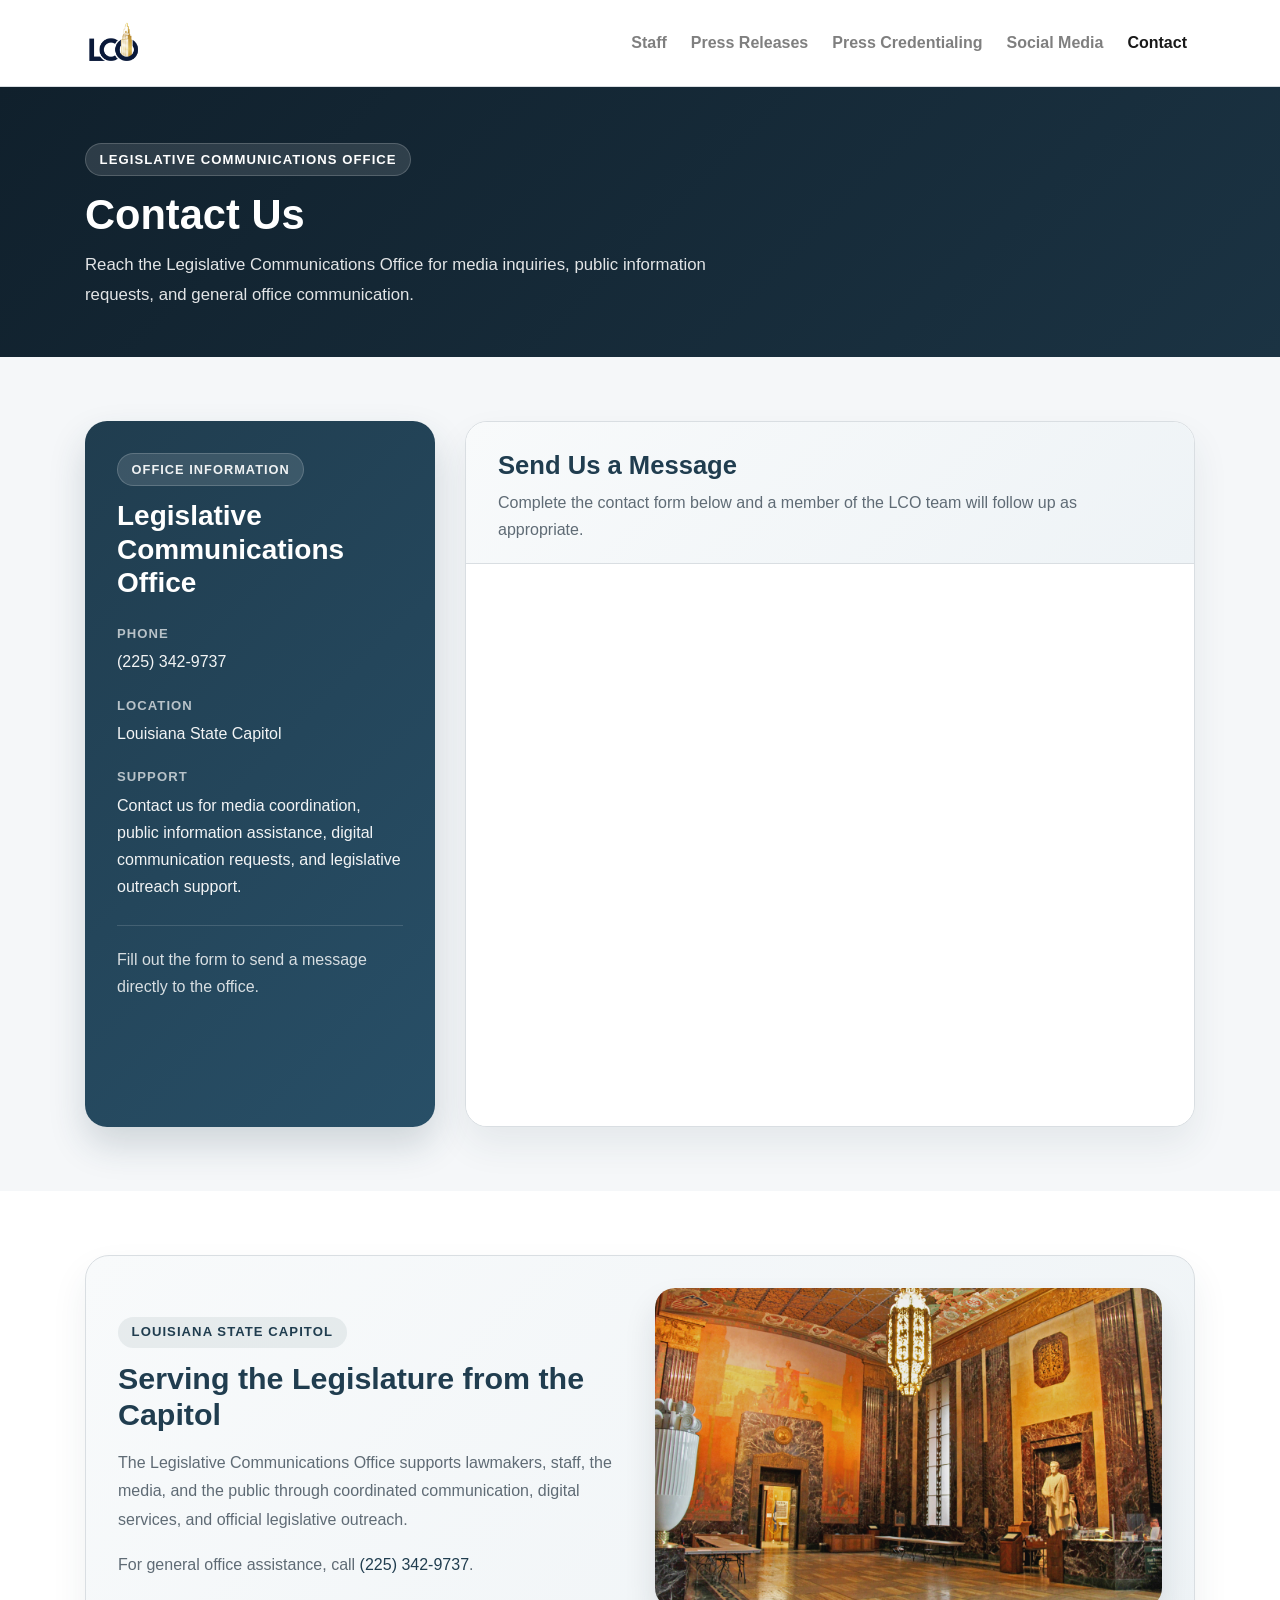
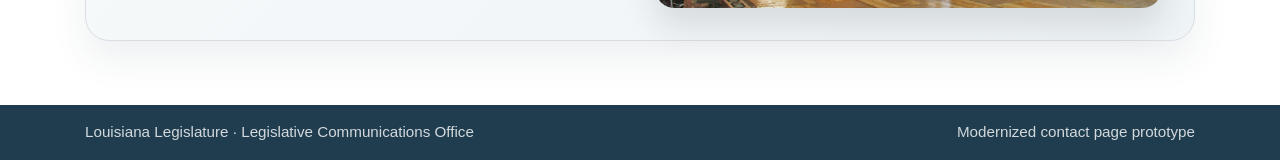
==== contact.html @ 570baa3a "Initial LCO site redesign" ====
<!DOCTYPE html>
<html lang="en">
<head>
  <meta charset="UTF-8" />
  <meta name="viewport" content="width=device-width, initial-scale=1.0" />
  <title>Legislative Communications Office | Contact Us</title>

  <link rel="stylesheet" href="https://cdn.jsdelivr.net/npm/bootstrap@4.6.2/dist/css/bootstrap.min.css" />
  <link rel="stylesheet" href="css/lco.css" />
  <link href="https://fonts.googleapis.com/css2?family=Inter:wght@400;500;600;700;800&display=swap" rel="stylesheet">
</head>
<body>
  <header class="site-header">
    <div class="container">
      <nav class="navbar navbar-expand-lg navbar-light px-0 py-3">
        <a class="navbar-brand site-brand d-flex align-items-center" href="index.html">
          <img src="images/logo@2x.png" alt="LCO Logo" class="nav-logo">
        </a>

        <button class="navbar-toggler" type="button" data-toggle="collapse" data-target="#mainNav" aria-controls="mainNav" aria-expanded="false" aria-label="Toggle navigation">
          <span class="navbar-toggler-icon"></span>
        </button>

        <div class="collapse navbar-collapse site-nav" id="mainNav">
          <ul class="navbar-nav ml-auto">
            <li class="nav-item"><a class="nav-link" href="staff.html">Staff</a></li>
            <li class="nav-item"><a class="nav-link" href="press-releases.html">Press Releases</a></li>
            <li class="nav-item"><a class="nav-link" href="press-credentialing.html">Press Credentialing</a></li>
            <li class="nav-item"><a class="nav-link" href="social-media.html">Social Media</a></li>
            <li class="nav-item"><a class="nav-link active" href="contact.html">Contact</a></li>
          </ul>
        </div>
      </nav>
    </div>
  </header>

  <section class="page-hero page-hero--contact">
    <div class="container">
      <div class="page-hero__content">
        <span class="page-hero__eyebrow">Legislative Communications Office</span>
        <h1 class="page-hero__title">Contact Us</h1>
        <p class="page-hero__text">
          Reach the Legislative Communications Office for media inquiries, public information requests, and general office communication.
        </p>
      </div>
    </div>
  </section>

  <section class="section-block contact-page-section">
    <div class="container">
      <div class="row">
        <div class="col-lg-4 mb-4 mb-lg-0">
          <aside class="contact-info-card">
            <div class="contact-info-card__eyebrow">Office Information</div>
            <h2 class="contact-info-card__title">Legislative Communications Office</h2>

            <div class="contact-info-card__item">
              <span class="contact-info-card__label">Phone</span>
              <a href="tel:2253429737" class="contact-info-card__link">(225) 342-9737</a>
            </div>

            <div class="contact-info-card__item">
              <span class="contact-info-card__label">Location</span>
              <div class="contact-info-card__text">Louisiana State Capitol</div>
            </div>

            <div class="contact-info-card__item">
              <span class="contact-info-card__label">Support</span>
              <div class="contact-info-card__text">
                Contact us for media coordination, public information assistance, digital communication requests, and legislative outreach support.
              </div>
            </div>

            <div class="contact-info-card__note">
              Fill out the form to send a message directly to the office.
            </div>
          </aside>
        </div>

        <div class="col-lg-8">
          <div class="contact-form-card">
            <div class="contact-form-card__header">
              <h2 class="contact-form-card__title">Send Us a Message</h2>
              <p class="contact-form-card__text mb-0">
                Complete the contact form below and a member of the LCO team will follow up as appropriate.
              </p>
            </div>

            <div class="contact-form-card__body">
              <iframe
                id="JotFormIFrame-210964816774163"
                title="LCO Contact"
                onload="window.parent.scrollTo(0,0)"
                allowtransparency="true"
                allowfullscreen="true"
                allow="geolocation; microphone; camera"
                src="https://form.jotform.com/210964816774163"
                frameborder="0"
                style="min-width:100%; height:539px; border:none;"
                scrolling="no">
              </iframe>

              <script type="text/javascript">
                var ifr = document.getElementById("JotFormIFrame-210964816774163");
                if (ifr) {
                  var src = ifr.src;
                  var iframeParams = [];
                  if (window.location.href && window.location.href.indexOf("?") > -1) {
                    iframeParams = iframeParams.concat(window.location.href.substr(window.location.href.indexOf("?") + 1).split('&'));
                  }
                  if (src && src.indexOf("?") > -1) {
                    iframeParams = iframeParams.concat(src.substr(src.indexOf("?") + 1).split("&"));
                    src = src.substr(0, src.indexOf("?"));
                  }
                  iframeParams.push("isIframeEmbed=1");
                  ifr.src = src + "?" + iframeParams.join('&');
                }

                window.handleIFrameMessage = function(e) {
                  if (typeof e.data === 'object') return;
                  var args = e.data.split(":");
                  var iframe;
                  if (args.length > 2) {
                    iframe = document.getElementById("JotFormIFrame-" + args[(args.length - 1)]);
                  } else {
                    iframe = document.getElementById("JotFormIFrame");
                  }
                  if (!iframe) return;

                  switch (args[0]) {
                    case "scrollIntoView":
                      iframe.scrollIntoView();
                      break;
                    case "setHeight":
                      iframe.style.height = args[1] + "px";
                      break;
                    case "collapseErrorPage":
                      if (iframe.clientHeight > window.innerHeight) {
                        iframe.style.height = window.innerHeight + "px";
                      }
                      break;
                    case "reloadPage":
                      window.location.reload();
                      break;
                    case "loadScript":
                      if (!window.isPermitted(e.origin, ['jotform.com', 'jotform.pro'])) break;
                      var src = args[1];
                      if (args.length > 3) {
                        src = args[1] + ':' + args[2];
                      }
                      var script = document.createElement('script');
                      script.src = src;
                      script.type = 'text/javascript';
                      document.body.appendChild(script);
                      break;
                    case "exitFullscreen":
                      if (window.document.exitFullscreen) window.document.exitFullscreen();
                      else if (window.document.mozCancelFullScreen) window.document.mozCancelFullScreen();
                      else if (window.document.webkitExitFullscreen) window.document.webkitExitFullscreen();
                      else if (window.document.msExitFullscreen) window.document.msExitFullscreen();
                      break;
                  }

                  var isJotForm = (e.origin.indexOf("jotform") > -1);
                  if (isJotForm && "contentWindow" in iframe && "postMessage" in iframe.contentWindow) {
                    var urls = {
                      "docurl": encodeURIComponent(document.URL),
                      "referrer": encodeURIComponent(document.referrer)
                    };
                    iframe.contentWindow.postMessage(JSON.stringify({"type":"urls","value":urls}), "*");
                  }
                };

                window.isPermitted = function(originUrl, whitelisted_domains) {
                  var url = document.createElement('a');
                  url.href = originUrl;
                  var hostname = url.hostname;
                  var result = false;
                  if (typeof hostname !== 'undefined') {
                    whitelisted_domains.forEach(function(element) {
                      if (hostname.slice((-1 * element.length - 1)) === '.' + element || hostname === element) {
                        result = true;
                      }
                    });
                    return result;
                  }
                };

                if (window.addEventListener) {
                  window.addEventListener("message", handleIFrameMessage, false);
                } else if (window.attachEvent) {
                  window.attachEvent("onmessage", handleIFrameMessage);
                }
              </script>
            </div>
          </div>
        </div>
      </div>
    </div>
  </section>

  <section class="section-block contact-location-section">
    <div class="container">
      <div class="contact-location-card">
        <div class="row align-items-center">
          <div class="col-lg-6 mb-4 mb-lg-0">
            <span class="contact-location-card__eyebrow">Louisiana State Capitol</span>
            <h2 class="contact-location-card__title">Serving the Legislature from the Capitol</h2>
            <p class="contact-location-card__text">
              The Legislative Communications Office supports lawmakers, staff, the media, and the public through coordinated communication, digital services, and official legislative outreach.
            </p>
            <p class="contact-location-card__text mb-0">
              For general office assistance, call <a href="tel:2253429737">(225) 342-9737</a>.
            </p>
          </div>

          <div class="col-lg-6">
            <div class="contact-location-card__image-wrap">
              <div class="contact-location-card__image"></div>
            </div>
          </div>
        </div>
      </div>
    </div>
  </section>

  <footer class="footer-strip">
    <div class="container d-md-flex justify-content-between align-items-center">
      <div>Louisiana Legislature · Legislative Communications Office</div>
      <div>Modernized contact page prototype</div>
    </div>
  </footer>

  <script src="https://cdn.jsdelivr.net/npm/bootstrap@4.6.2/dist/js/bootstrap.bundle.min.js"></script>
</body>
</html>
---- css/lco.css ----
/* =========================
   DESIGN SYSTEM VARIABLES
========================= */

:root {
  --legis-navy: #203d4f;
  --legis-gold: #c9a041;
  --legis-gold-dark: #a7832f;
  --legis-slate: #5f6b75;
  --legis-border: #d9dee2;
  --legis-bg: #f5f7f9;
  --legis-white: #ffffff;
  --card-hover-transform: translateY(-4px);
  --card-hover-shadow: 0 14px 30px rgba(21, 34, 45, 0.12);
}


/* =========================
   BASE STYLES
========================= */

body {
  margin: 0;
  font-family: Arial, Helvetica, sans-serif;
  background: var(--legis-bg);
  color: #24323c;
}

a {
  color: var(--legis-navy);
}

a:hover {
  color: var(--legis-gold-dark);
  text-decoration: none;
}


/* =========================
   HEADER / NAV
========================= */

.site-header {
  background: var(--legis-white);
  border-bottom: 1px solid var(--legis-border);
  box-shadow: 0 2px 10px rgba(0, 0, 0, 0.04);
}

.site-brand {
  font-weight: 700;
  color: var(--legis-navy);
  letter-spacing: 0.02em;
}

.site-nav .nav-link {
  color: var(--legis-navy);
  font-weight: 600;
  margin-left: 0.5rem;
}

.site-nav .nav-link:hover,
.site-nav .nav-link:focus {
  color: var(--legis-gold-dark);
}

.nav-logo {
  height: 44px;
  width: auto;
  display: block;
}


/* =========================
   GENERIC SECTION HELPERS
========================= */

.section-block {
  padding: 4rem 0;
}

.section-heading {
  margin-bottom: 2rem;
}

.section-heading__title {
  font-size: 2rem;
  color: var(--legis-navy);
  font-weight: 700;
  margin-bottom: 0.5rem;
}

.section-heading__text {
  color: var(--legis-slate);
  max-width: 760px;
  line-height: 1.7;
  margin-bottom: 0;
}


/* =========================
   SHARED CARD / ARTICLE HOVER
========================= */

.service-tile,
.service-card,
.team-card,
.lco-team-card,
.highlight-item,
.app-feature-card,
.spotlight-card,
.contact-banner,
.hero-media-card,
.lco-hero-card,
.brand-spotlight__card {
  transition: transform 0.22s ease, box-shadow 0.22s ease, border-color 0.22s ease;
}

.service-tile:hover,
.service-card:hover,
.team-card:hover,
.lco-team-card:hover,
.highlight-item:hover,
.app-feature-card:hover,
.spotlight-card:hover,
.contact-banner:hover,
.hero-media-card:hover,
.lco-hero-card:hover,
.brand-spotlight__card:hover {
  transform: var(--card-hover-transform);
  box-shadow: var(--card-hover-shadow);
}


/* =========================
   BUTTONS
========================= */

.btn-legis-primary {
  background: var(--legis-gold);
  border: 1px solid var(--legis-gold);
  color: #1b2b37;
}

.btn-legis-primary:hover {
  background: #d7af57;
  border-color: #d7af57;
  color: #1b2b37;
}

.btn-legis-outline-dark {
  background: transparent;
  border: 1px solid var(--legis-navy);
  color: var(--legis-navy);
}

.btn-legis-outline-dark:hover {
  background: var(--legis-navy);
  color: #fff;
}

.btn-legis-outline {
  border: 1px solid rgba(255, 255, 255, 0.45);
  color: var(--legis-white);
  background: transparent;
}

.btn-legis-outline:hover {
  background: rgba(255, 255, 255, 0.1);
  color: var(--legis-white);
}


/* =========================
   HOMEPAGE HERO
========================= */

.homepage-hero {
  padding: 4.5rem 0;
  background: linear-gradient(135deg, #f8fafb, #e9eff3);
}

.hero-eyebrow {
  display: inline-block;
  margin-bottom: 1rem;
  padding: 0.35rem 0.85rem;
  border-radius: 999px;
  background: rgba(32, 61, 79, 0.08);
  color: var(--legis-navy);
  font-size: 0.82rem;
  font-weight: 700;
  letter-spacing: 0.08em;
  text-transform: uppercase;
}

.hero-title {
  font-size: 2.7rem;
  line-height: 1.15;
  font-weight: 700;
  color: var(--legis-navy);
  margin-bottom: 1rem;
}

.hero-text {
  font-size: 1.06rem;
  line-height: 1.8;
  color: var(--legis-slate);
  margin-bottom: 1.5rem;
  max-width: 680px;
}

.hero-actions {
  display: flex;
  flex-wrap: wrap;
  align-items: center;
}

.hero-actions .btn {
  margin-right: 0.75rem;
  margin-bottom: 0.75rem;
  border-radius: 999px;
  padding: 0.75rem 1.25rem;
  font-weight: 600;
}

.hero-logo {
  max-width: 260px;
  width: 100%;
  height: auto;
  opacity: 0.95;
}

.homepage-hero .col-lg-6:last-child,
.homepage-hero .col-lg-5:last-child {
  display: flex;
  justify-content: center;
  align-items: center;
}


/* =========================
   HERO / BRAND IMAGE BLOCKS
========================= */

.hero-media-card {
  background: #fff;
  border: 1px solid var(--legis-border);
  border-radius: 18px;
  overflow: hidden;
  box-shadow: 0 18px 36px rgba(32, 61, 79, 0.12);
  width: 100%;
  max-width: 560px;
}

.hero-media-card__image {
  width: 100%;
  display: block;
}

.footer-lco-logo {
  width: 400%;
  max-width: 680px;
  height: 540px;
  background: url('../images/footer-lco-image.jpg') no-repeat center;
  background-size: contain;
  margin-left: 20px;
  filter: drop-shadow(0 12px 24px rgba(0, 0, 0, 0.12));
}


/* =========================
   APP FEATURE SECTION
========================= */

.app-feature-section {
  background: #ffffff;
  padding-top: 2rem;
}

.app-feature-card {
  background: linear-gradient(135deg, #f8fafb, #eef3f6);
  border: 1px solid var(--legis-border);
  border-radius: 20px;
  padding: 2rem;
  box-shadow: 0 18px 36px rgba(32, 61, 79, 0.08);
}

.app-feature-media {
  width: 100%;
}

.app-feature-media__image {
  display: block;
  width: 100%;
  border-radius: 16px;
  box-shadow: 0 16px 30px rgba(20, 34, 48, 0.12);
}


/* =========================
   MISSION
========================= */

.mission-section {
  background: #fff;
}

.mission-section .section-heading {
  max-width: 820px;
  margin: 0 auto;
}

.mission-logo {
  max-width: 220px;
  width: 100%;
  height: auto;
  display: inline-block;
}

.mission-support-text {
  color: var(--legis-slate);
  line-height: 1.7;
}


/* =========================
   SPOTLIGHT / CALLOUT
========================= */

.spotlight-card {
  background: linear-gradient(135deg, var(--legis-navy), #284f67);
  color: #fff;
  border-radius: 18px;
  padding: 2rem;
}

.spotlight-card__eyebrow {
  display: inline-block;
  margin-bottom: 0.75rem;
  font-size: 0.8rem;
  font-weight: 700;
  letter-spacing: 0.08em;
  text-transform: uppercase;
  color: rgba(255, 255, 255, 0.72);
}

.spotlight-card__title {
  font-size: 1.8rem;
  font-weight: 700;
}

.spotlight-card__text {
  color: rgba(255, 255, 255, 0.88);
  line-height: 1.7;
}


/* =========================
   SERVICES
========================= */

.services-section,
.lco-services {
  background: var(--legis-bg);
}

.service-group__header {
  margin-bottom: 1.5rem;
}

.service-group__title {
  color: var(--legis-gold);
  font-weight: 700;
  letter-spacing: 0.02em;
}

.service-group__text {
  color: var(--legis-slate);
  margin-bottom: 0;
}

.service-tile,
.service-card {
  background: #fff;
  border: 1px solid var(--legis-border);
  border-radius: 14px;
  padding: 1.5rem;
  height: 100%;
  box-shadow: 0 8px 24px rgba(25, 41, 54, 0.05);
}

.service-tile__title,
.service-card__title {
  color: var(--legis-navy);
  font-size: 1.1rem;
  font-weight: 700;
  margin-bottom: 0.75rem;
}

.service-tile__text,
.service-card__text {
  color: var(--legis-slate);
  line-height: 1.7;
  margin-bottom: 0;
}


/* =========================
   STAFF PAGE HERO
========================= */

.lco-hero {
  position: relative;
  background: linear-gradient(
      135deg,
      rgba(32, 61, 79, 0.96),
      rgba(32, 61, 79, 0.9)
    ),
    url('../images/FLAG_PelicanFABRIC3_White.png') center/cover no-repeat;
  color: var(--legis-white);
  overflow: hidden;
}

.lco-hero__inner {
  padding: 4.5rem 0 4rem;
}

.lco-eyebrow {
  display: inline-block;
  margin-bottom: 1rem;
  padding: 0.35rem 0.85rem;
  border-radius: 999px;
  background: rgba(255, 255, 255, 0.12);
  border: 1px solid rgba(255, 255, 255, 0.18);
  font-size: 0.82rem;
  font-weight: 700;
  letter-spacing: 0.08em;
  text-transform: uppercase;
}

.lco-hero__title {
  font-size: 2.6rem;
  line-height: 1.15;
  font-weight: 700;
  margin-bottom: 1rem;
}

.lco-hero__lead {
  max-width: 640px;
  font-size: 1.08rem;
  line-height: 1.7;
  color: rgba(255, 255, 255, 0.92);
  margin-bottom: 1.5rem;
}

.lco-hero__actions .btn {
  margin-right: 0.75rem;
  margin-bottom: 0.75rem;
  border-radius: 999px;
  padding: 0.75rem 1.25rem;
  font-weight: 600;
}

.lco-hero-card {
  background: rgba(255, 255, 255, 0.08);
  border: 1px solid rgba(255, 255, 255, 0.14);
  border-radius: 16px;
  padding: 1.5rem;
  backdrop-filter: blur(4px);
}

.lco-hero-card__label {
  font-size: 0.82rem;
  font-weight: 700;
  letter-spacing: 0.08em;
  text-transform: uppercase;
  color: rgba(255, 255, 255, 0.7);
  margin-bottom: 0.5rem;
}

.lco-hero-card__name {
  font-size: 1.55rem;
  font-weight: 700;
  margin-bottom: 0.25rem;
}

.lco-hero-card__role {
  color: #f4db9e;
  font-weight: 600;
  margin-bottom: 1rem;
}

.lco-hero-card__meta {
  margin-bottom: 0.6rem;
  color: rgba(255, 255, 255, 0.9);
  line-height: 1.6;
}

.lco-hero-card__meta strong {
  color: #ffffff;
}


/* =========================
   STAFF PAGE TEAM DIRECTORY
========================= */

.team-section,
.lco-team-section {
  background: url('../images/CapitolFACIA2.png') center top/cover no-repeat,
    linear-gradient(#f8fafb, #eef3f6);
}

.lco-team-section {
  padding: 4rem 0 3rem;
}

.lco-section-title {
  color: var(--legis-navy);
  font-weight: 700;
  margin-bottom: 0.5rem;
}

.lco-section-intro {
  color: var(--legis-slate);
  max-width: 700px;
  margin: 0 auto 2rem;
}

.team-card,
.lco-team-card {
  height: 100%;
  background: #ffffff;
  border: 1px solid var(--legis-border);
  border-radius: 16px;
  overflow: hidden;
  box-shadow: 0 12px 28px rgba(21, 34, 45, 0.08);
}

.team-card__image-wrap {
  background: #dde6eb;
  aspect-ratio: 4 / 4.3;
  overflow: hidden;
}

.team-card__image,
.lco-team-card__image {
  width: 100%;
  height: 100%;
  object-fit: cover;
  display: block;
}

.team-card__body,
.lco-team-card__body {
  padding: 1.35rem;
}

.team-card__name,
.lco-team-card__name {
  color: var(--legis-navy);
  font-size: 1.2rem;
  font-weight: 700;
  margin-bottom: 0.25rem;
}

.team-card__role {
  color: var(--legis-gold-dark);
  font-weight: 700;
  margin-bottom: 1rem;
  min-height: 48px;
}

.lco-team-card__role {
  color: var(--legis-gold-dark);
  font-weight: 600;
  margin-bottom: 1rem;
}

.team-card__contact-item {
  margin-bottom: 0.55rem;
  color: var(--legis-slate);
  line-height: 1.5;
  word-break: break-word;
}

.team-card__label {
  display: inline-block;
  min-width: 58px;
  color: var(--legis-navy);
  font-weight: 700;
}

.lco-team-card__contact p {
  margin-bottom: 0.5rem;
  font-size: 0.95rem;
}

.lco-team-card__contact a {
  color: var(--legis-navy);
  word-break: break-word;
}

.lco-team-card__contact a:hover {
  text-decoration: underline;
}


/* =========================
   TEAM PREVIEW
========================= */

.team-preview-section {
  display: none;
}


/* =========================
   CONTACT
========================= */

.contact-banner {
  background: linear-gradient(135deg, var(--legis-navy), #284f67);
  color: #fff;
  padding: 2rem;
  border-radius: 18px;
  box-shadow: 0 18px 36px rgba(32, 61, 79, 0.18);
}

.contact-banner__title {
  font-size: 1.4rem;
  font-weight: 700;
  margin-bottom: 0.4rem;
}

.contact-banner__text {
  color: rgba(255, 255, 255, 0.88);
  margin-bottom: 0;
  line-height: 1.7;
}

.contact-banner__phone {
  display: inline-block;
  margin-top: 1rem;
  font-size: 1.2rem;
  font-weight: 700;
  color: #fff;
}


/* =========================
   FOOTER
========================= */

.footer-strip {
  background: var(--legis-navy);
  color: rgba(255, 255, 255, 0.8);
  padding: 1rem 0;
  font-size: 0.95rem;
}


/* =========================
   RESPONSIVE
========================= */

@media (max-width: 991.98px) {
  .hero-title {
    font-size: 2.2rem;
  }

  .hero-media-card {
    max-width: 100%;
  }

  .hero-logo {
    max-width: 220px;
  }

  .footer-lco-logo {
    max-width: 280px;
    height: 180px;
  }

  .nav-logo {
    height: 38px;
  }

  .lco-hero__title {
    font-size: 2.2rem;
  }

  .lco-hero__inner {
    padding: 3.5rem 0;
  }
}

@media (max-width: 767.98px) {
  .hero-title {
    font-size: 1.9rem;
  }

  .section-block {
    padding: 3rem 0;
  }

  .spotlight-card,
  .contact-banner,
  .app-feature-card {
    padding: 1.5rem;
  }

  .hero-logo {
    max-width: 180px;
  }

  .footer-lco-logo {
    max-width: 240px;
    height: 150px;
  }

  .nav-logo {
    height: 34px;
  }

  .lco-hero__title {
    font-size: 1.95rem;
  }

  .team-card__role {
    min-height: auto;
  }
}

.lco-banner {
  position: relative;
  height: 380px;
  width: 100%;
  background: url('../images/footer-lco-image.jpg') center 35% / cover no-repeat;
}

.lco-banner__overlay {
  position: absolute;
  inset: 0;
  background: rgba(0, 0, 0, 0.2);
}

.lco-banner__content {
  position: relative;
  z-index: 2;
}

.brand-spotlight {
  padding: 1rem 0 2rem;
  background: linear-gradient(135deg, #10202c, #1b3343);
}

.brand-spotlight__card {
  background: rgba(255, 255, 255, 0.04);
  border-radius: 24px;
  padding: 2rem;
  box-shadow: 0 18px 36px rgba(0, 0, 0, 0.18);
}

.brand-spotlight__image {
  display: block;
  width: 100%;
  max-width: 520px;
  margin: 0 auto;
  border-radius: 18px;
}

.brand-spotlight__eyebrow {
  display: inline-block;
  margin-bottom: 1rem;
  padding: 0.35rem 0.85rem;
  border-radius: 999px;
  background: rgba(255, 255, 255, 0.12);
  border: 1px solid rgba(255, 255, 255, 0.18);
  color: #ffffff;
  font-size: 0.82rem;
  font-weight: 700;
  letter-spacing: 0.08em;
  text-transform: uppercase;
}

.brand-spotlight__title {
  color: #ffffff;
  font-size: 2.1rem;
  line-height: 1.12;
  font-weight: 700;
  margin-bottom: 0;
}

@media (max-width: 991.98px) {
  .brand-spotlight__card {
    padding: 1.5rem;
  }

  .brand-spotlight__title {
    color: #ffffff;
    font-family: 'Inter', sans-serif;
    font-size: 2.4rem;
    line-height: 1.25;
    font-weight: 100;
    margin-bottom: 0;
  }

  .brand-spotlight__eyebrow {
    display: table;
    margin-left: auto;
    margin-right: auto;
  }
}

.hero-highlights {
  display: flex;
  flex-direction: column;
  gap: 20px;
}

.highlight-item {
  background: #f8fafc;
  padding: 16px 18px;
  border-radius: 12px;
  box-shadow: 0 6px 15px rgba(0, 0, 0, 0.06);
}

.highlight-item strong {
  display: block;
  color: #1c3f57;
  margin-bottom: 5px;
  font-weight: 600;
}

.highlight-item p {
  margin: 0;
  font-size: 0.95rem;
  color: #4a5a66;
  line-height: 1.6;
}

.team-page-hero {
  background: linear-gradient(135deg, #f8fafb, #e9eff3);
  padding: 3.5rem 0 2.5rem;
}

.team-page-hero__inner {
  max-width: 820px;
  margin: 0 auto;
}

.team-page-hero__title {
  font-size: 2.7rem;
  line-height: 1.15;
  font-weight: 700;
  color: var(--legis-navy);
  margin-bottom: 1rem;
}

.team-page-hero__text {
  font-size: 1.05rem;
  line-height: 1.8;
  color: var(--legis-slate);
  max-width: 720px;
}

.team-feature-card {
  background: linear-gradient(135deg, var(--legis-navy), #284f67);
  color: #fff;
  border-radius: 18px;
  padding: 2rem;
  box-shadow: 0 18px 36px rgba(32, 61, 79, 0.18);
}

.team-feature-card__title {
  font-size: 2rem;
  font-weight: 700;
  margin-bottom: 0.35rem;
}

.team-feature-card__role {
  color: #f4db9e;
  font-weight: 600;
  margin-bottom: 1rem;
}

.team-feature-card__text {
  color: rgba(255, 255, 255, 0.9);
  line-height: 1.7;
}

.team-feature-card__meta {
  display: grid;
  gap: 0.5rem;
  line-height: 1.6;
}

.team-feature-card__meta a {
  color: #fff;
}

.team-summary-card {
  background: #fff;
  border: 1px solid var(--legis-border);
  border-radius: 18px;
  padding: 2rem;
  box-shadow: 0 8px 24px rgba(25, 41, 54, 0.05);
}

.team-summary-card__title {
  color: var(--legis-navy);
  font-size: 1.35rem;
  font-weight: 700;
  margin-bottom: 0.75rem;
}

.team-summary-card__text {
  color: var(--legis-slate);
  line-height: 1.7;
}

@media (max-width: 991.98px) {
  .team-page-hero__title {
    font-size: 2.2rem;
  }
}

@media (max-width: 767.98px) {
  .team-page-hero {
    padding: 3rem 0 2rem;
  }

  .team-page-hero__title {
    font-size: 1.95rem;
  }

  .team-feature-card,
  .team-summary-card {
    padding: 1.5rem;
  }
}

/* =========================
   PRESS RELEASES PAGE
========================= */

.page-hero {
  padding: 3.5rem 0 3rem;
  background: linear-gradient(135deg, #10202c, #1b3343);
}

.page-hero__content {
  max-width: 760px;
}

.page-hero__eyebrow {
  display: inline-block;
  margin-bottom: 1rem;
  padding: 0.35rem 0.85rem;
  border-radius: 999px;
  background: rgba(255, 255, 255, 0.12);
  border: 1px solid rgba(255, 255, 255, 0.18);
  color: #ffffff;
  font-size: 0.82rem;
  font-weight: 700;
  letter-spacing: 0.08em;
  text-transform: uppercase;
}

.page-hero__title {
  color: #ffffff;
  font-size: 2.6rem;
  line-height: 1.12;
  font-weight: 800;
  margin-bottom: 0.75rem;
}

.page-hero__text {
  color: rgba(255, 255, 255, 0.88);
  font-size: 1.05rem;
  line-height: 1.75;
  margin-bottom: 0;
  max-width: 640px;
}

.press-releases-section {
  background: var(--legis-bg);
}

.press-column-card {
  background: #ffffff;
  border: 1px solid var(--legis-border);
  border-radius: 20px;
  overflow: hidden;
  box-shadow: 0 14px 30px rgba(21, 34, 45, 0.07);
}

.press-column-card__header {
  padding: 1rem 1.25rem;
}

.press-column-card__header--house {
  background: var(--legis-gold);
}

.press-column-card__header--senate {
  background: var(--legis-navy);
}

.press-column-card__title {
  margin: 0;
  color: #ffffff;
  font-size: 1.25rem;
  font-weight: 700;
}

.press-column-card__body {
  padding: 1.25rem;
}

.press-group + .press-group {
  margin-top: 1.75rem;
}

.press-group__label {
  display: inline-block;
  margin-bottom: 0.9rem;
  padding: 0.35rem 0.7rem;
  background: #eef3f6;
  border-radius: 999px;
  color: var(--legis-navy);
  font-size: 0.85rem;
  font-weight: 700;
  letter-spacing: 0.03em;
}

.press-link-card {
  display: block;
  padding: 1rem 1rem;
  margin-bottom: 0.85rem;
  background: #f9fbfc;
  border: 1px solid var(--legis-border);
  border-radius: 14px;
  color: var(--legis-navy);
  font-weight: 600;
  line-height: 1.55;
  transition: transform 0.2s ease, box-shadow 0.2s ease, border-color 0.2s ease;
}

.press-link-card:hover {
  color: var(--legis-navy);
  text-decoration: none;
  transform: translateY(-2px);
  border-color: rgba(32, 61, 79, 0.22);
  box-shadow: 0 10px 22px rgba(21, 34, 45, 0.08);
}

.press-column-card__footer {
  padding-top: 0.5rem;
  margin-top: 1rem;
  border-top: 1px solid #edf1f4;
}

@media (max-width: 991.98px) {
  .page-hero__title {
    font-size: 2.15rem;
  }
}

@media (max-width: 767.98px) {
  .page-hero {
    padding: 3rem 0 2.5rem;
  }

  .page-hero__title {
    font-size: 1.85rem;
  }

  .press-column-card__body {
    padding: 1rem;
  }
}

/* =========================
   PRESS CREDENTIALING PAGE
========================= */

.page-hero--credentialing {
  padding: 3.5rem 0 3rem;
  background: linear-gradient(135deg, #10202c, #1b3343);
}

.credentialing-overview-section {
  background: #ffffff;
}

.credentialing-overview-card {
  background: linear-gradient(135deg, #f8fafb, #eef3f6);
  border: 1px solid var(--legis-border);
  border-radius: 24px;
  padding: 2rem;
  box-shadow: 0 18px 36px rgba(32, 61, 79, 0.08);
}

.credentialing-badge-image {
  max-width: 240px;
  width: 100%;
  height: auto;
  display: inline-block;
}

.credentialing-eyebrow {
  display: inline-block;
  margin-bottom: 0.75rem;
  padding: 0.35rem 0.85rem;
  border-radius: 999px;
  background: rgba(32, 61, 79, 0.08);
  color: var(--legis-navy);
  font-size: 0.82rem;
  font-weight: 700;
  letter-spacing: 0.08em;
  text-transform: uppercase;
}

.credentialing-title {
  color: var(--legis-navy);
  font-size: 2rem;
  font-weight: 700;
  margin-bottom: 1rem;
}

.credentialing-text {
  color: var(--legis-slate);
  line-height: 1.8;
  margin-bottom: 1rem;
}

.credentialing-cta-group {
  display: flex;
  flex-wrap: wrap;
  gap: 0.75rem;
  margin-top: 1.5rem;
}

.credentialing-details-section {
  background: var(--legis-bg);
}

.info-card {
  background: #ffffff;
  border: 1px solid var(--legis-border);
  border-radius: 18px;
  padding: 1.75rem;
  box-shadow: 0 10px 24px rgba(25, 41, 54, 0.05);
}

.info-card__title {
  color: var(--legis-navy);
  font-size: 1.3rem;
  font-weight: 700;
  margin-bottom: 1rem;
}

.info-card__text {
  color: var(--legis-slate);
  line-height: 1.75;
  margin-bottom: 1rem;
}

.credentialing-rules-card {
  margin-top: 0.5rem;
  background: #ffffff;
  border: 1px solid var(--legis-border);
  border-radius: 20px;
  padding: 2rem;
  box-shadow: 0 12px 28px rgba(21, 34, 45, 0.06);
}

.credentialing-rules-card__title {
  color: var(--legis-navy);
  font-size: 1.45rem;
  font-weight: 700;
  margin-bottom: 1.25rem;
}

.credentialing-list {
  margin: 0;
  padding-left: 1.2rem;
  color: var(--legis-slate);
}

.credentialing-list li {
  margin-bottom: 0.9rem;
  line-height: 1.7;
}

.credentialing-alert-card {
  margin-top: 1.5rem;
  background: linear-gradient(135deg, rgba(201, 160, 65, 0.12), rgba(201, 160, 65, 0.06));
  border: 1px solid rgba(201, 160, 65, 0.3);
  border-radius: 18px;
  padding: 1.5rem;
}

.credentialing-alert-card__title {
  color: var(--legis-navy);
  font-size: 1.2rem;
  font-weight: 700;
  margin-bottom: 0.75rem;
}

.credentialing-alert-card__text {
  color: #334550;
  line-height: 1.75;
  margin-bottom: 0;
}

@media (max-width: 991.98px) {
  .credentialing-title {
    font-size: 1.7rem;
  }

  .credentialing-overview-card,
  .credentialing-rules-card {
    padding: 1.5rem;
  }
}

@media (max-width: 767.98px) {
  .credentialing-overview-card,
  .credentialing-rules-card,
  .credentialing-alert-card,
  .info-card {
    padding: 1.25rem;
  }

  .credentialing-title {
    font-size: 1.5rem;
  }
}

/* =========================
   SOCIAL MEDIA PAGE
========================= */

.page-hero--social {
  padding: 3.5rem 0 3rem;
  background: linear-gradient(135deg, #10202c, #1b3343);
}

.social-intro-section {
  background: #ffffff;
}

.social-intro-card {
  background: linear-gradient(135deg, #f8fafb, #eef3f6);
  border: 1px solid var(--legis-border);
  border-radius: 24px;
  padding: 2rem;
  box-shadow: 0 18px 36px rgba(32, 61, 79, 0.08);
}

.social-intro__eyebrow {
  display: inline-block;
  margin-bottom: 0.75rem;
  padding: 0.35rem 0.85rem;
  border-radius: 999px;
  background: rgba(32, 61, 79, 0.08);
  color: var(--legis-navy);
  font-size: 0.82rem;
  font-weight: 700;
  letter-spacing: 0.08em;
  text-transform: uppercase;
}

.social-intro__title {
  color: var(--legis-navy);
  font-size: 2rem;
  font-weight: 700;
  margin-bottom: 1rem;
}

.social-intro__text {
  color: var(--legis-slate);
  line-height: 1.8;
  margin-bottom: 1rem;
}

.social-summary-card {
  background: #ffffff;
  border: 1px solid var(--legis-border);
  border-radius: 18px;
  padding: 1.5rem;
  box-shadow: 0 10px 24px rgba(25, 41, 54, 0.05);
  display: flex;
  flex-direction: column;
  gap: 1rem;
}

.social-summary-card__item strong {
  display: block;
  color: var(--legis-navy);
  font-size: 1rem;
  font-weight: 700;
  margin-bottom: 0.2rem;
}

.social-summary-card__item span {
  color: var(--legis-slate);
  font-size: 0.95rem;
}

.social-links-section {
  background: var(--legis-bg);
}

.social-link-card {
  background: #ffffff;
  border: 1px solid var(--legis-border);
  border-radius: 18px;
  padding: 1.5rem;
  height: 100%;
  box-shadow: 0 10px 24px rgba(25, 41, 54, 0.05);
  transition: transform 0.2s ease, box-shadow 0.2s ease;
}

.social-link-card:hover {
  transform: translateY(-4px);
  box-shadow: 0 18px 30px rgba(25, 41, 54, 0.10);
}

.social-link-card__label {
  display: inline-block;
  margin-bottom: 0.8rem;
  padding: 0.25rem 0.7rem;
  border-radius: 999px;
  background: rgba(201, 160, 65, 0.14);
  color: var(--legis-gold-dark);
  font-size: 0.78rem;
  font-weight: 700;
  letter-spacing: 0.06em;
  text-transform: uppercase;
}

.social-link-card__title {
  color: var(--legis-navy);
  font-size: 1.2rem;
  font-weight: 700;
  margin-bottom: 0.75rem;
}

.social-link-card__text {
  color: var(--legis-slate);
  line-height: 1.7;
  margin-bottom: 1.25rem;
}

.social-feed-section {
  background: #ffffff;
}

.social-feed-card {
  background: #ffffff;
  border: 1px solid var(--legis-border);
  border-radius: 20px;
  overflow: hidden;
  box-shadow: 0 12px 28px rgba(21, 34, 45, 0.06);
  height: 100%;
}

.social-feed-card__header {
  padding: 1.25rem 1.5rem;
  border-bottom: 1px solid var(--legis-border);
  background: linear-gradient(135deg, #f8fafb, #eef3f6);
}

.social-feed-card__title {
  color: var(--legis-navy);
  font-size: 1.2rem;
  font-weight: 700;
  margin-bottom: 0.2rem;
}

.social-feed-card__subtext {
  color: var(--legis-slate);
  font-size: 0.95rem;
}

.social-feed-card__body {
  padding: 1rem;
  background: #fff;
}

.social-feed-card__body--center {
  display: flex;
  justify-content: center;
}

.social-feed-card__body--placeholder {
  min-height: 240px;
  display: flex;
  flex-direction: column;
  justify-content: center;
  align-items: flex-start;
}

.social-placeholder-text {
  color: var(--legis-slate);
  line-height: 1.7;
  margin-bottom: 1rem;
}

@media (max-width: 991.98px) {
  .social-intro-card {
    padding: 1.5rem;
  }

  .social-intro__title {
    font-size: 1.7rem;
  }
}

@media (max-width: 767.98px) {
  .social-intro-card,
  .social-summary-card,
  .social-link-card,
  .social-feed-card__header,
  .social-feed-card__body {
    padding-left: 1.25rem;
    padding-right: 1.25rem;
  }

  .social-intro__title {
    font-size: 1.5rem;
  }
}

/* =========================
   CONTACT PAGE
========================= */

.page-hero--contact {
  padding: 3.5rem 0 3rem;
  background: linear-gradient(135deg, #10202c, #1b3343);
}

.contact-page-section {
  background: var(--legis-bg);
}

.contact-info-card {
  background: linear-gradient(135deg, var(--legis-navy), #284f67);
  color: #fff;
  border-radius: 22px;
  padding: 2rem;
  box-shadow: 0 18px 36px rgba(32, 61, 79, 0.18);
  height: 100%;
}

.contact-info-card__eyebrow {
  display: inline-block;
  margin-bottom: 0.85rem;
  padding: 0.35rem 0.85rem;
  border-radius: 999px;
  background: rgba(255, 255, 255, 0.12);
  border: 1px solid rgba(255, 255, 255, 0.18);
  color: rgba(255, 255, 255, 0.92);
  font-size: 0.8rem;
  font-weight: 700;
  letter-spacing: 0.08em;
  text-transform: uppercase;
}

.contact-info-card__title {
  font-size: 1.75rem;
  font-weight: 700;
  margin-bottom: 1.5rem;
}

.contact-info-card__item {
  margin-bottom: 1.25rem;
}

.contact-info-card__label {
  display: block;
  font-size: 0.82rem;
  font-weight: 700;
  letter-spacing: 0.08em;
  text-transform: uppercase;
  color: rgba(255, 255, 255, 0.68);
  margin-bottom: 0.3rem;
}

.contact-info-card__text,
.contact-info-card__link {
  color: rgba(255, 255, 255, 0.94);
  line-height: 1.7;
  font-size: 1rem;
}

.contact-info-card__link:hover {
  color: #ffffff;
  text-decoration: underline;
}

.contact-info-card__note {
  margin-top: 1.5rem;
  padding-top: 1.25rem;
  border-top: 1px solid rgba(255, 255, 255, 0.14);
  color: rgba(255, 255, 255, 0.82);
  line-height: 1.7;
}

.contact-form-card {
  background: #ffffff;
  border: 1px solid var(--legis-border);
  border-radius: 22px;
  overflow: hidden;
  box-shadow: 0 18px 36px rgba(32, 61, 79, 0.08);
}

.contact-form-card__header {
  padding: 1.75rem 2rem 1.25rem;
  border-bottom: 1px solid var(--legis-border);
  background: linear-gradient(135deg, #f8fafb, #eef3f6);
}

.contact-form-card__title {
  color: var(--legis-navy);
  font-size: 1.6rem;
  font-weight: 700;
  margin-bottom: 0.5rem;
}

.contact-form-card__text {
  color: var(--legis-slate);
  line-height: 1.7;
}

.contact-form-card__body {
  padding: 0.5rem;
  background: #fff;
}

.contact-location-section {
  background: #ffffff;
}

.contact-location-card {
  background: linear-gradient(135deg, #f8fafb, #eef3f6);
  border: 1px solid var(--legis-border);
  border-radius: 24px;
  padding: 2rem;
  box-shadow: 0 18px 36px rgba(32, 61, 79, 0.08);
}

.contact-location-card__eyebrow {
  display: inline-block;
  margin-bottom: 0.75rem;
  padding: 0.35rem 0.85rem;
  border-radius: 999px;
  background: rgba(32, 61, 79, 0.08);
  color: var(--legis-navy);
  font-size: 0.82rem;
  font-weight: 700;
  letter-spacing: 0.08em;
  text-transform: uppercase;
}

.contact-location-card__title {
  color: var(--legis-navy);
  font-size: 1.9rem;
  font-weight: 700;
  margin-bottom: 1rem;
}

.contact-location-card__text {
  color: var(--legis-slate);
  line-height: 1.8;
  margin-bottom: 1rem;
}

.contact-location-card__image-wrap {
  border-radius: 20px;
  overflow: hidden;
  box-shadow: 0 18px 32px rgba(21, 34, 45, 0.12);
  min-height: 320px;
}

.contact-location-card__image {
  min-height: 320px;
  background: url('../images/rotunda.jpg') center center / cover no-repeat;
}

@media (max-width: 991.98px) {
  .contact-info-card,
  .contact-form-card__header,
  .contact-location-card {
    padding: 1.5rem;
  }

  .contact-location-card__title {
    font-size: 1.6rem;
  }
}

@media (max-width: 767.98px) {
  .contact-info-card,
  .contact-location-card {
    padding: 1.25rem;
  }

  .contact-form-card__header {
    padding: 1.25rem;
  }

  .contact-form-card__title {
    font-size: 1.35rem;
  }

  .contact-location-card__image-wrap,
  .contact-location-card__image {
    min-height: 240px;
  }
}
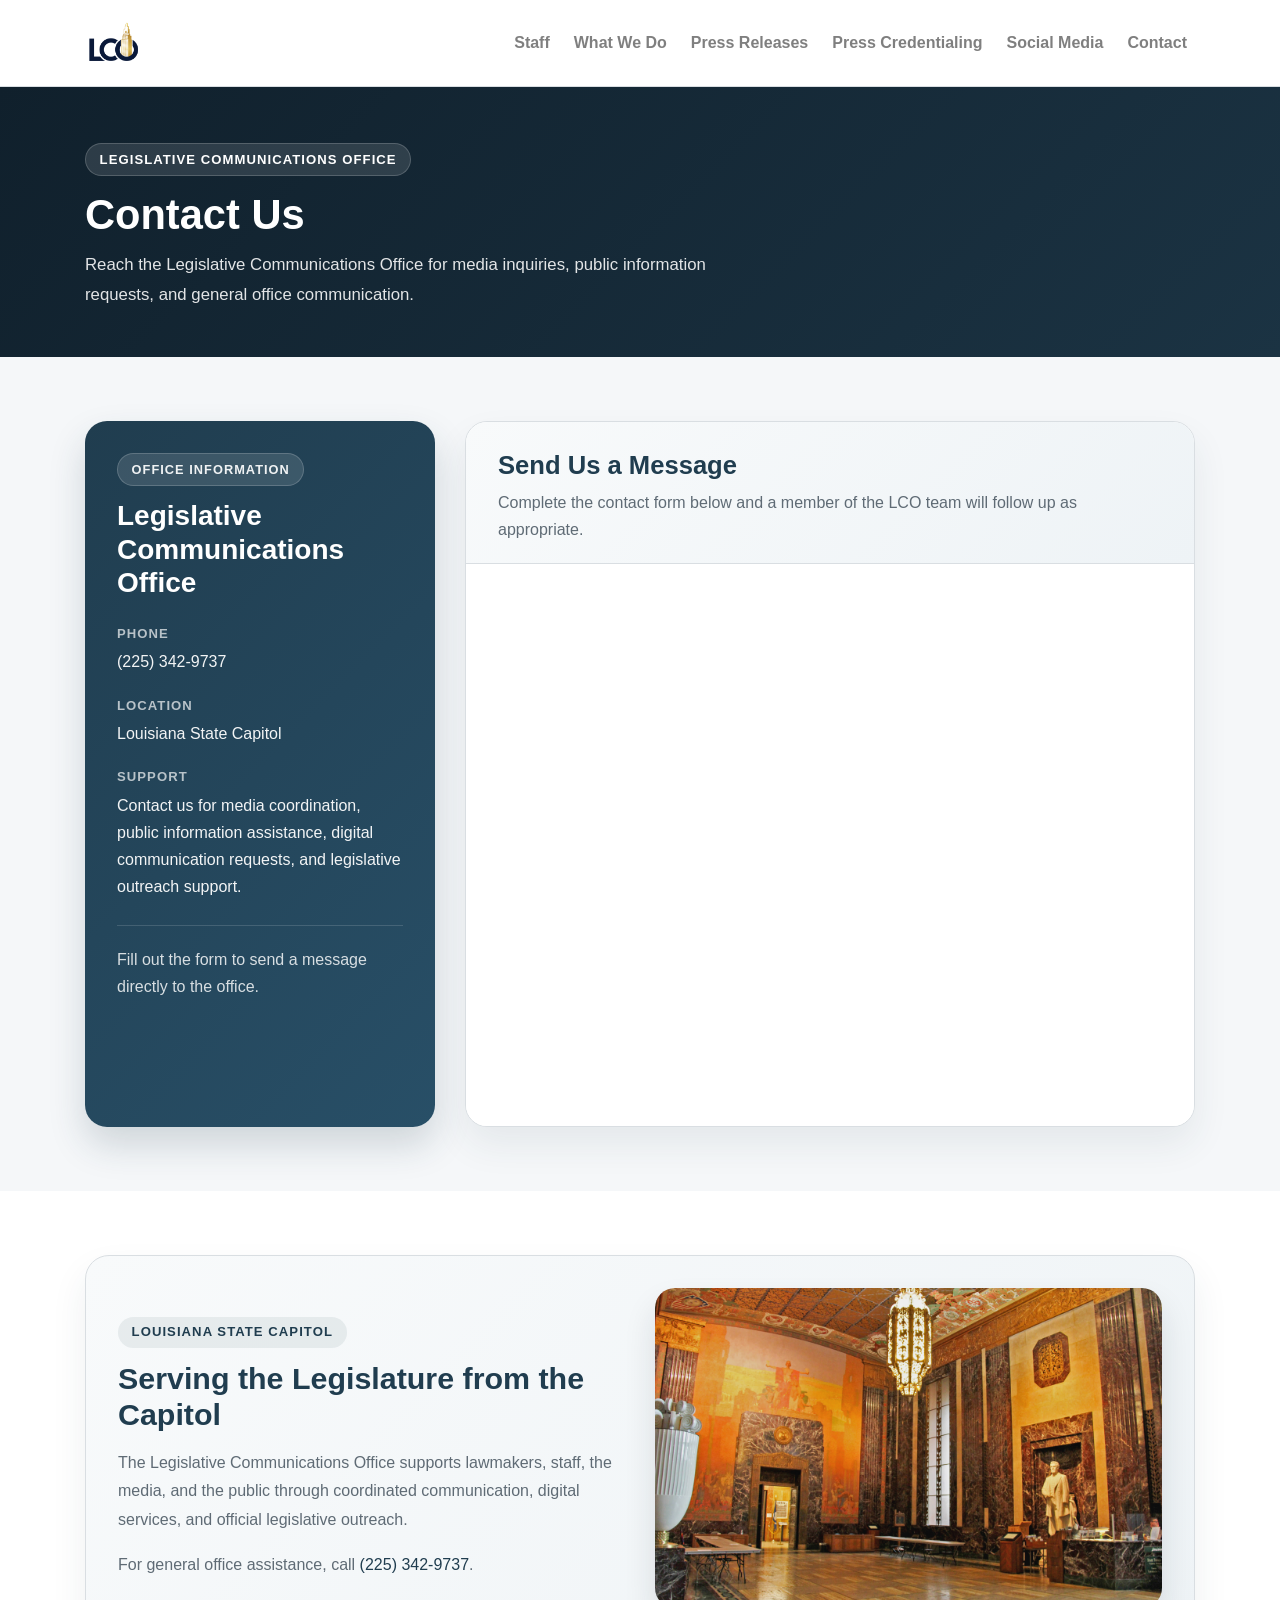
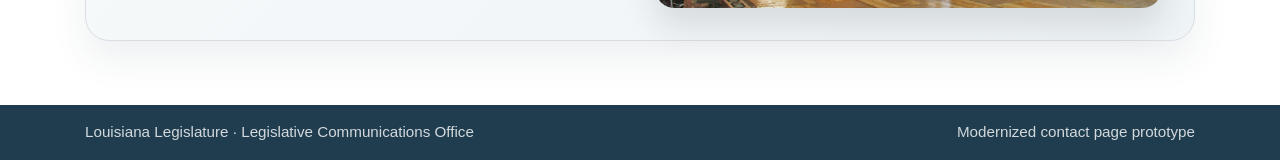
==== commit 01f50625: "Update site layout and styling" ====
--- a/contact.html
+++ b/contact.html
@@ -21,15 +21,28 @@
           <span class="navbar-toggler-icon"></span>
         </button>
 
-        <div class="collapse navbar-collapse site-nav" id="mainNav">
-          <ul class="navbar-nav ml-auto">
-            <li class="nav-item"><a class="nav-link" href="staff.html">Staff</a></li>
-            <li class="nav-item"><a class="nav-link" href="press-releases.html">Press Releases</a></li>
-            <li class="nav-item"><a class="nav-link" href="press-credentialing.html">Press Credentialing</a></li>
-            <li class="nav-item"><a class="nav-link" href="social-media.html">Social Media</a></li>
-            <li class="nav-item"><a class="nav-link active" href="contact.html">Contact</a></li>
-          </ul>
-        </div>
+       <div class="collapse navbar-collapse site-nav" id="mainNav">
+        <ul class="navbar-nav ml-auto">
+          <li class="nav-item">
+            <a class="nav-link" href="staff.html">Staff</a>
+          </li>
+              <li class="nav-item">
+            <a class="nav-link" href="what-we-do.html">What We Do</a>
+          </li>    
+          <li class="nav-item">
+            <a class="nav-link" href="press-releases.html">Press Releases</a>
+          </li>
+          <li class="nav-item">
+            <a class="nav-link" href="press-credentialing.html">Press Credentialing</a>
+          </li>
+          <li class="nav-item">
+            <a class="nav-link" href="social-media.html">Social Media</a>
+          </li>
+          <li class="nav-item">
+            <a class="nav-link" href="contact.html">Contact</a>
+          </li>
+        </ul>
+      </div>
       </nav>
     </div>
   </header>
--- a/css/lco.css
+++ b/css/lco.css
@@ -94,6 +94,14 @@
   max-width: 760px;
   line-height: 1.7;
   margin-bottom: 0;
+}
+
+.section-heading__text {
+  color: var(--legis-slate);
+  max-width: 760px;
+  line-height: 1.7;
+  margin: 0 auto;
+  text-align: center;
 }
 
 
@@ -1622,4 +1630,31 @@
   .contact-location-card__image {
     min-height: 240px;
   }
+}
+
+.app-feature-copy {
+  max-width: 460px;
+  margin: 0 auto;
+}
+
+.brand-spotlight__text {
+  color: rgba(255, 255, 255, 0.88);
+  line-height: 1.8;
+  max-width: 620px;
+}
+
+@media (min-width: 992px) {
+  .app-feature-section .row {
+    min-height: 420px;
+  }
+
+  .app-feature-copy {
+    padding-right: 1.5rem;
+  }
+}
+
+.app-feature-card {
+  max-width: 1400px;   /* increase from default */
+  margin: 0 auto;
+  padding: 3rem 2.5rem;
 }
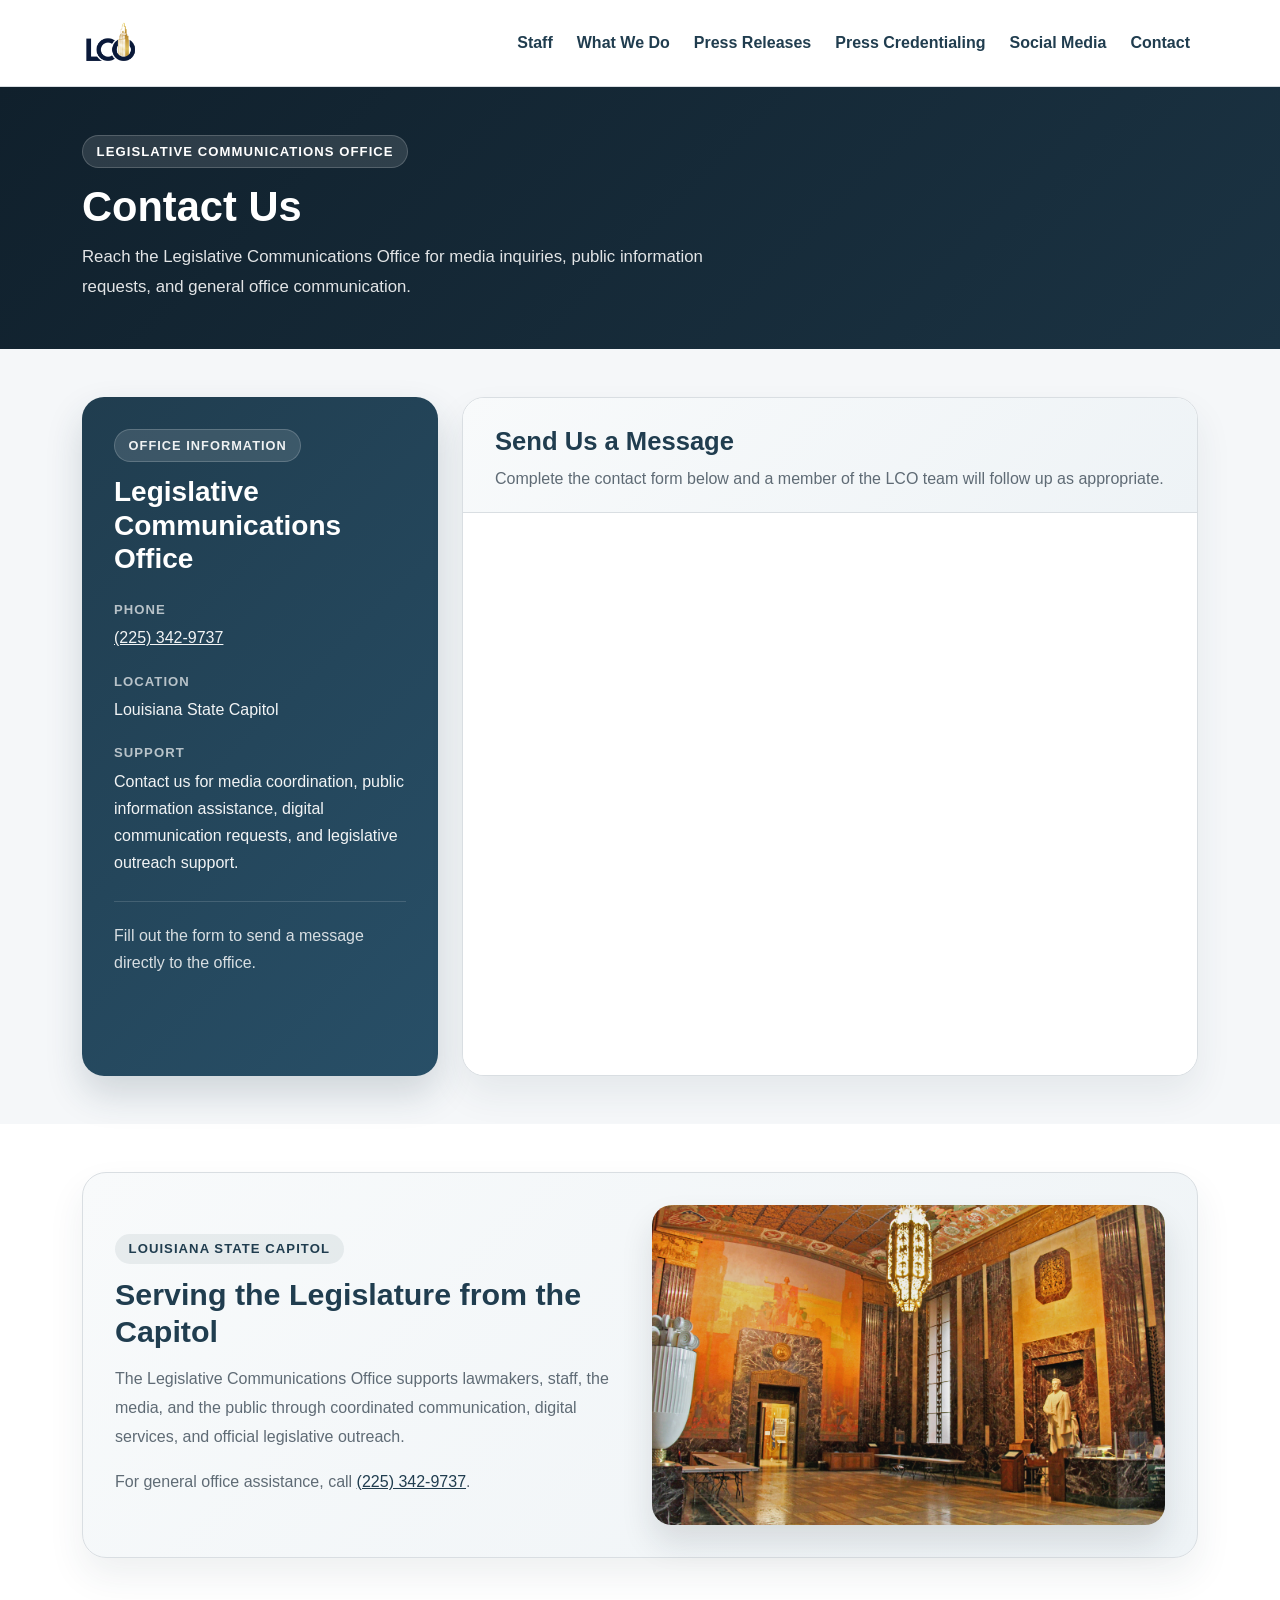
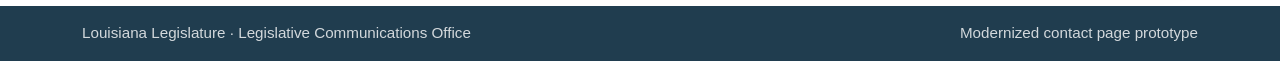
==== commit 32c71f63: "Backup before Bootstrap 5 modernization" ====
--- a/contact.html
+++ b/contact.html
@@ -5,49 +5,57 @@
   <meta name="viewport" content="width=device-width, initial-scale=1.0" />
   <title>Legislative Communications Office | Contact Us</title>
 
-  <link rel="stylesheet" href="https://cdn.jsdelivr.net/npm/bootstrap@4.6.2/dist/css/bootstrap.min.css" />
+  <link href="https://cdn.jsdelivr.net/npm/bootstrap@5.3.8/dist/css/bootstrap.min.css" rel="stylesheet">
   <link rel="stylesheet" href="css/lco.css" />
   <link href="https://fonts.googleapis.com/css2?family=Inter:wght@400;500;600;700;800&display=swap" rel="stylesheet">
 </head>
+
 <body>
   <header class="site-header">
     <div class="container">
-      <nav class="navbar navbar-expand-lg navbar-light px-0 py-3">
+      <nav class="navbar navbar-expand-lg px-0 py-3">
         <a class="navbar-brand site-brand d-flex align-items-center" href="index.html">
           <img src="images/logo@2x.png" alt="LCO Logo" class="nav-logo">
         </a>
 
-        <button class="navbar-toggler" type="button" data-toggle="collapse" data-target="#mainNav" aria-controls="mainNav" aria-expanded="false" aria-label="Toggle navigation">
+        <button
+          class="navbar-toggler"
+          type="button"
+          data-bs-toggle="collapse"
+          data-bs-target="#mainNav"
+          aria-controls="mainNav"
+          aria-expanded="false"
+          aria-label="Toggle navigation">
           <span class="navbar-toggler-icon"></span>
         </button>
 
-       <div class="collapse navbar-collapse site-nav" id="mainNav">
-        <ul class="navbar-nav ml-auto">
-          <li class="nav-item">
-            <a class="nav-link" href="staff.html">Staff</a>
-          </li>
-              <li class="nav-item">
-            <a class="nav-link" href="what-we-do.html">What We Do</a>
-          </li>    
-          <li class="nav-item">
-            <a class="nav-link" href="press-releases.html">Press Releases</a>
-          </li>
-          <li class="nav-item">
-            <a class="nav-link" href="press-credentialing.html">Press Credentialing</a>
-          </li>
-          <li class="nav-item">
-            <a class="nav-link" href="social-media.html">Social Media</a>
-          </li>
-          <li class="nav-item">
-            <a class="nav-link" href="contact.html">Contact</a>
-          </li>
-        </ul>
-      </div>
+        <div class="collapse navbar-collapse site-nav" id="mainNav">
+          <ul class="navbar-nav ms-auto">
+            <li class="nav-item">
+              <a class="nav-link" href="staff.html">Staff</a>
+            </li>
+            <li class="nav-item">
+              <a class="nav-link" href="what-we-do.html">What We Do</a>
+            </li>
+            <li class="nav-item">
+              <a class="nav-link" href="press-releases.html">Press Releases</a>
+            </li>
+            <li class="nav-item">
+              <a class="nav-link" href="press-credentialing.html">Press Credentialing</a>
+            </li>
+            <li class="nav-item">
+              <a class="nav-link" href="social-media.html">Social Media</a>
+            </li>
+            <li class="nav-item">
+              <a class="nav-link" href="contact.html">Contact</a>
+            </li>
+          </ul>
+        </div>
       </nav>
     </div>
   </header>
 
-  <section class="page-hero page-hero--contact">
+  <section class="page-hero page-hero--contact py-5">
     <div class="container">
       <div class="page-hero__content">
         <span class="page-hero__eyebrow">Legislative Communications Office</span>
@@ -59,11 +67,11 @@
     </div>
   </section>
 
-  <section class="section-block contact-page-section">
-    <div class="container">
-      <div class="row">
-        <div class="col-lg-4 mb-4 mb-lg-0">
-          <aside class="contact-info-card">
+  <section class="section-block contact-page-section py-5">
+    <div class="container">
+      <div class="row g-4">
+        <div class="col-lg-4">
+          <aside class="contact-info-card h-100">
             <div class="contact-info-card__eyebrow">Office Information</div>
             <h2 class="contact-info-card__title">Legislative Communications Office</h2>
 
@@ -91,7 +99,7 @@
         </div>
 
         <div class="col-lg-8">
-          <div class="contact-form-card">
+          <div class="contact-form-card h-100">
             <div class="contact-form-card__header">
               <h2 class="contact-form-card__title">Send Us a Message</h2>
               <p class="contact-form-card__text mb-0">
@@ -212,11 +220,11 @@
     </div>
   </section>
 
-  <section class="section-block contact-location-section">
+  <section class="section-block contact-location-section py-5">
     <div class="container">
       <div class="contact-location-card">
-        <div class="row align-items-center">
-          <div class="col-lg-6 mb-4 mb-lg-0">
+        <div class="row align-items-center g-4">
+          <div class="col-lg-6">
             <span class="contact-location-card__eyebrow">Louisiana State Capitol</span>
             <h2 class="contact-location-card__title">Serving the Legislature from the Capitol</h2>
             <p class="contact-location-card__text">
@@ -237,13 +245,13 @@
     </div>
   </section>
 
-  <footer class="footer-strip">
-    <div class="container d-md-flex justify-content-between align-items-center">
+  <footer class="footer-strip py-3">
+    <div class="container d-md-flex justify-content-between align-items-center gap-2">
       <div>Louisiana Legislature · Legislative Communications Office</div>
       <div>Modernized contact page prototype</div>
     </div>
   </footer>
 
-  <script src="https://cdn.jsdelivr.net/npm/bootstrap@4.6.2/dist/js/bootstrap.bundle.min.js"></script>
+  <script src="https://cdn.jsdelivr.net/npm/bootstrap@5.3.8/dist/js/bootstrap.bundle.min.js"></script>
 </body>
 </html>
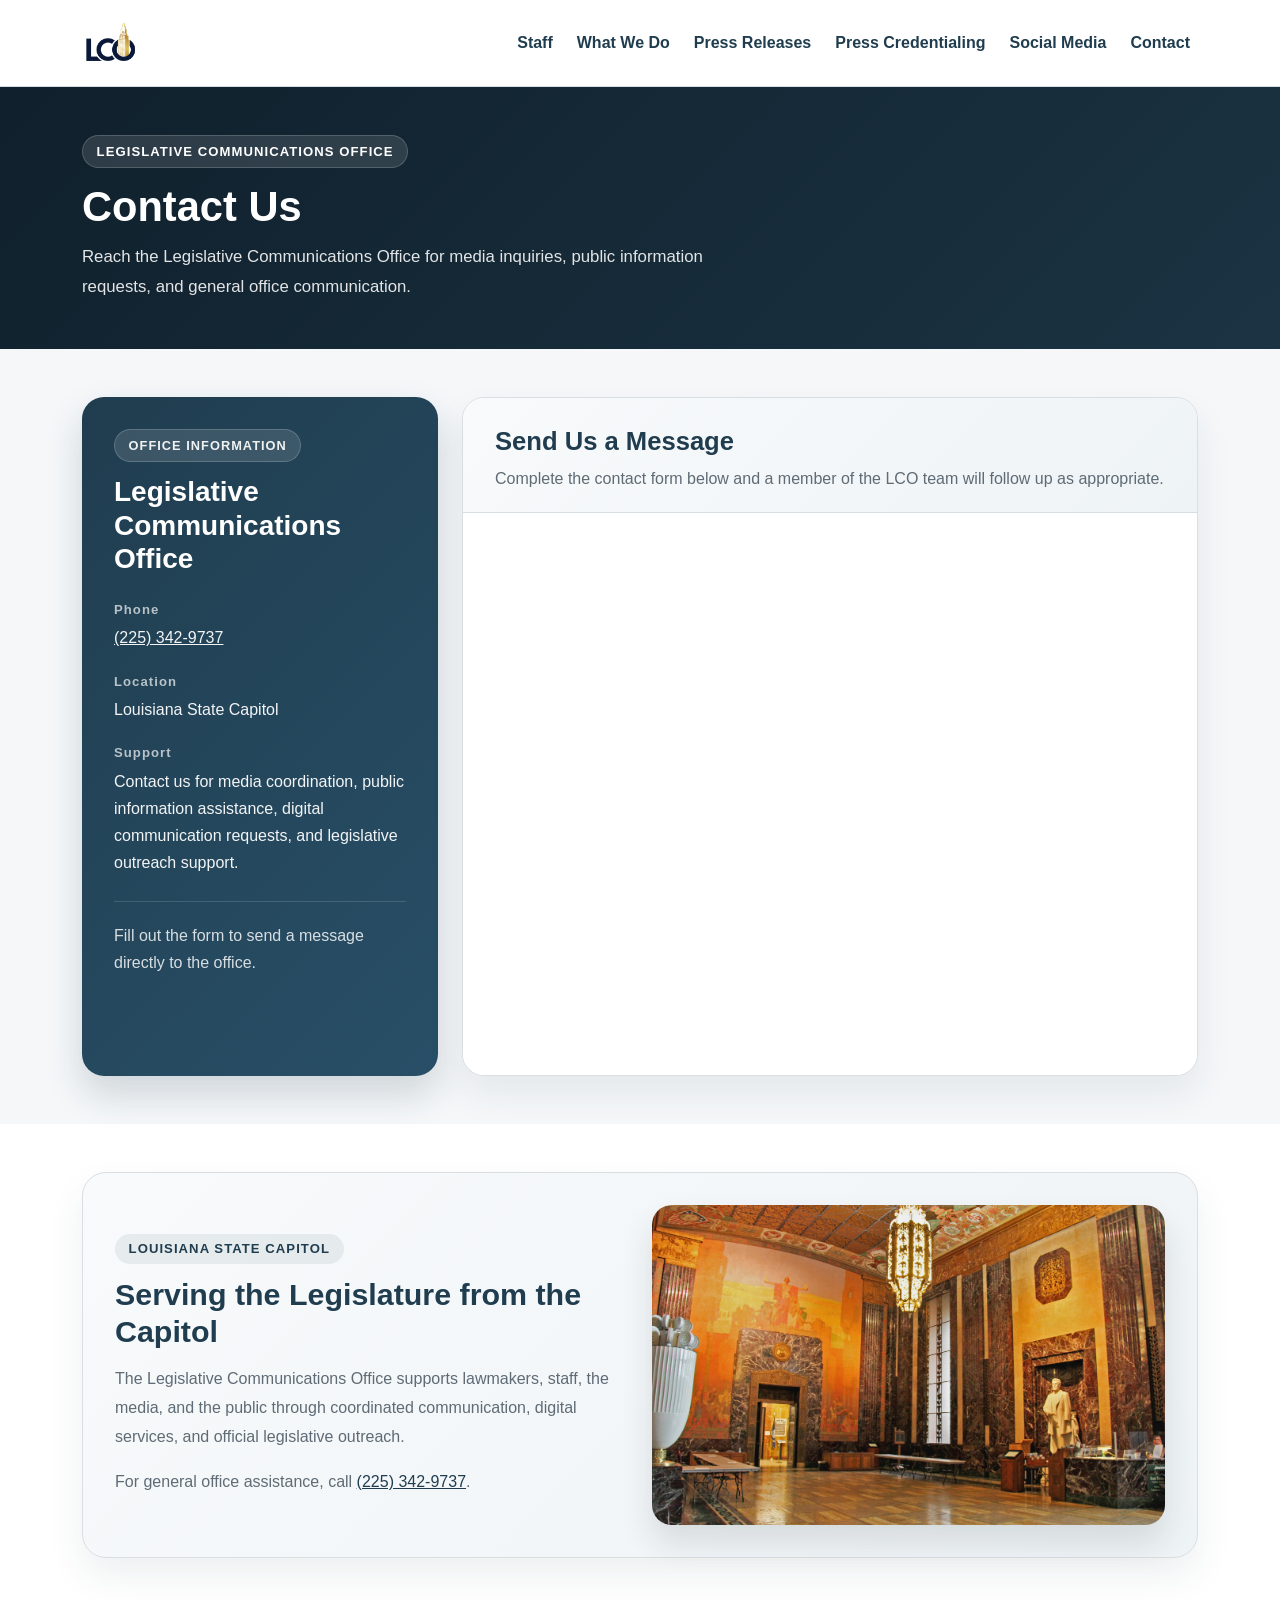
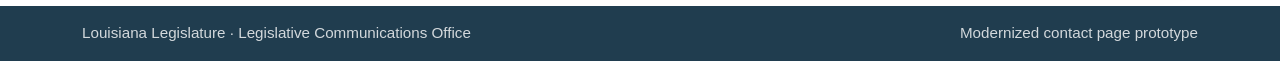
==== commit 378369df: "Finalize conservative Bootstrap utility cleanup" ====
--- a/contact.html
+++ b/contact.html
@@ -58,7 +58,7 @@
   <section class="page-hero page-hero--contact py-5">
     <div class="container">
       <div class="page-hero__content">
-        <span class="page-hero__eyebrow">Legislative Communications Office</span>
+        <span class="page-hero__eyebrow d-inline-block mb-3 rounded-pill fw-bold text-uppercase">Legislative Communications Office</span>
         <h1 class="page-hero__title">Contact Us</h1>
         <p class="page-hero__text">
           Reach the Legislative Communications Office for media inquiries, public information requests, and general office communication.
@@ -72,7 +72,7 @@
       <div class="row g-4">
         <div class="col-lg-4">
           <aside class="contact-info-card h-100">
-            <div class="contact-info-card__eyebrow">Office Information</div>
+            <div class="contact-info-card__eyebrow d-inline-block rounded-pill fw-bold text-uppercase">Office Information</div>
             <h2 class="contact-info-card__title">Legislative Communications Office</h2>
 
             <div class="contact-info-card__item">
@@ -225,7 +225,7 @@
       <div class="contact-location-card">
         <div class="row align-items-center g-4">
           <div class="col-lg-6">
-            <span class="contact-location-card__eyebrow">Louisiana State Capitol</span>
+            <span class="contact-location-card__eyebrow d-inline-block rounded-pill fw-bold text-uppercase">Louisiana State Capitol</span>
             <h2 class="contact-location-card__title">Serving the Legislature from the Capitol</h2>
             <p class="contact-location-card__text">
               The Legislative Communications Office supports lawmakers, staff, the media, and the public through coordinated communication, digital services, and official legislative outreach.
--- a/css/lco.css
+++ b/css/lco.css
@@ -73,10 +73,6 @@
 /* =========================
    GENERIC SECTION HELPERS
 ========================= */
-
-.section-block {
-  padding: 4rem 0;
-}
 
 .section-heading {
   margin-bottom: 2rem;
@@ -216,17 +212,7 @@
   max-width: 680px;
 }
 
-.hero-actions {
-  display: flex;
-  flex-wrap: wrap;
-  align-items: center;
-}
-
 .hero-actions .btn {
-  margin-right: 0.75rem;
-  margin-bottom: 0.75rem;
-  border-radius: 999px;
-  padding: 0.75rem 1.25rem;
   font-weight: 600;
 }
 
@@ -342,12 +328,9 @@
 }
 
 .spotlight-card__eyebrow {
-  display: inline-block;
   margin-bottom: 0.75rem;
   font-size: 0.8rem;
-  font-weight: 700;
   letter-spacing: 0.08em;
-  text-transform: uppercase;
   color: rgba(255, 255, 255, 0.72);
 }
 
@@ -390,10 +373,6 @@
 .service-card {
   background: #fff;
   border: 1px solid var(--legis-border);
-  border-radius: 14px;
-  padding: 1.5rem;
-  height: 100%;
-  box-shadow: 0 8px 24px rgba(25, 41, 54, 0.05);
 }
 
 .service-tile__title,
@@ -436,7 +415,6 @@
   display: inline-block;
   margin-bottom: 1rem;
   padding: 0.35rem 0.85rem;
-  border-radius: 999px;
   background: rgba(255, 255, 255, 0.12);
   border: 1px solid rgba(255, 255, 255, 0.18);
   font-size: 0.82rem;
@@ -662,7 +640,6 @@
 .footer-strip {
   background: var(--legis-navy);
   color: rgba(255, 255, 255, 0.8);
-  padding: 1rem 0;
   font-size: 0.95rem;
 }
 
@@ -705,10 +682,6 @@
 @media (max-width: 767.98px) {
   .hero-title {
     font-size: 1.9rem;
-  }
-
-  .section-block {
-    padding: 3rem 0;
   }
 
   .spotlight-card,
@@ -778,17 +751,12 @@
 }
 
 .brand-spotlight__eyebrow {
-  display: inline-block;
-  margin-bottom: 1rem;
   padding: 0.35rem 0.85rem;
-  border-radius: 999px;
   background: rgba(255, 255, 255, 0.12);
   border: 1px solid rgba(255, 255, 255, 0.18);
   color: #ffffff;
   font-size: 0.82rem;
-  font-weight: 700;
   letter-spacing: 0.08em;
-  text-transform: uppercase;
 }
 
 .brand-spotlight__title {
@@ -860,9 +828,7 @@
 .team-page-hero__title {
   font-size: 2.7rem;
   line-height: 1.15;
-  font-weight: 700;
-  color: var(--legis-navy);
-  margin-bottom: 1rem;
+  color: var(--legis-navy);
 }
 
 .team-page-hero__text {
@@ -898,8 +864,6 @@
 }
 
 .team-feature-card__meta {
-  display: grid;
-  gap: 0.5rem;
   line-height: 1.6;
 }
 
@@ -910,9 +874,6 @@
 .team-summary-card {
   background: #fff;
   border: 1px solid var(--legis-border);
-  border-radius: 18px;
-  padding: 2rem;
-  box-shadow: 0 8px 24px rgba(25, 41, 54, 0.05);
 }
 
 .team-summary-card__title {
@@ -942,8 +903,7 @@
     font-size: 1.95rem;
   }
 
-  .team-feature-card,
-  .team-summary-card {
+  .team-feature-card {
     padding: 1.5rem;
   }
 }
@@ -962,17 +922,12 @@
 }
 
 .page-hero__eyebrow {
-  display: inline-block;
-  margin-bottom: 1rem;
   padding: 0.35rem 0.85rem;
-  border-radius: 999px;
   background: rgba(255, 255, 255, 0.12);
   border: 1px solid rgba(255, 255, 255, 0.18);
   color: #ffffff;
   font-size: 0.82rem;
-  font-weight: 700;
   letter-spacing: 0.08em;
-  text-transform: uppercase;
 }
 
 .page-hero__title {
@@ -1031,11 +986,9 @@
 }
 
 .press-group__label {
-  display: inline-block;
   margin-bottom: 0.9rem;
   padding: 0.35rem 0.7rem;
   background: #eef3f6;
-  border-radius: 999px;
   color: var(--legis-navy);
   font-size: 0.85rem;
   font-weight: 700;
@@ -1118,16 +1071,12 @@
 }
 
 .credentialing-eyebrow {
-  display: inline-block;
   margin-bottom: 0.75rem;
   padding: 0.35rem 0.85rem;
-  border-radius: 999px;
   background: rgba(32, 61, 79, 0.08);
   color: var(--legis-navy);
   font-size: 0.82rem;
-  font-weight: 700;
   letter-spacing: 0.08em;
-  text-transform: uppercase;
 }
 
 .credentialing-title {
@@ -1143,12 +1092,6 @@
   margin-bottom: 1rem;
 }
 
-.credentialing-cta-group {
-  display: flex;
-  flex-wrap: wrap;
-  gap: 0.75rem;
-  margin-top: 1.5rem;
-}
 
 .credentialing-details-section {
   background: var(--legis-bg);
@@ -1157,9 +1100,6 @@
 .info-card {
   background: #ffffff;
   border: 1px solid var(--legis-border);
-  border-radius: 18px;
-  padding: 1.75rem;
-  box-shadow: 0 10px 24px rgba(25, 41, 54, 0.05);
 }
 
 .info-card__title {
@@ -1237,8 +1177,7 @@
 @media (max-width: 767.98px) {
   .credentialing-overview-card,
   .credentialing-rules-card,
-  .credentialing-alert-card,
-  .info-card {
+  .credentialing-alert-card {
     padding: 1.25rem;
   }
 
@@ -1269,16 +1208,12 @@
 }
 
 .social-intro__eyebrow {
-  display: inline-block;
   margin-bottom: 0.75rem;
   padding: 0.35rem 0.85rem;
-  border-radius: 999px;
   background: rgba(32, 61, 79, 0.08);
   color: var(--legis-navy);
   font-size: 0.82rem;
-  font-weight: 700;
   letter-spacing: 0.08em;
-  text-transform: uppercase;
 }
 
 .social-intro__title {
@@ -1297,12 +1232,6 @@
 .social-summary-card {
   background: #ffffff;
   border: 1px solid var(--legis-border);
-  border-radius: 18px;
-  padding: 1.5rem;
-  box-shadow: 0 10px 24px rgba(25, 41, 54, 0.05);
-  display: flex;
-  flex-direction: column;
-  gap: 1rem;
 }
 
 .social-summary-card__item strong {
@@ -1325,10 +1254,6 @@
 .social-link-card {
   background: #ffffff;
   border: 1px solid var(--legis-border);
-  border-radius: 18px;
-  padding: 1.5rem;
-  height: 100%;
-  box-shadow: 0 10px 24px rgba(25, 41, 54, 0.05);
   transition: transform 0.2s ease, box-shadow 0.2s ease;
 }
 
@@ -1338,16 +1263,12 @@
 }
 
 .social-link-card__label {
-  display: inline-block;
   margin-bottom: 0.8rem;
   padding: 0.25rem 0.7rem;
-  border-radius: 999px;
   background: rgba(201, 160, 65, 0.14);
   color: var(--legis-gold-dark);
   font-size: 0.78rem;
-  font-weight: 700;
   letter-spacing: 0.06em;
-  text-transform: uppercase;
 }
 
 .social-link-card__title {
@@ -1430,8 +1351,6 @@
 
 @media (max-width: 767.98px) {
   .social-intro-card,
-  .social-summary-card,
-  .social-link-card,
   .social-feed-card__header,
   .social-feed-card__body {
     padding-left: 1.25rem;
@@ -1466,17 +1385,13 @@
 }
 
 .contact-info-card__eyebrow {
-  display: inline-block;
   margin-bottom: 0.85rem;
   padding: 0.35rem 0.85rem;
-  border-radius: 999px;
   background: rgba(255, 255, 255, 0.12);
   border: 1px solid rgba(255, 255, 255, 0.18);
   color: rgba(255, 255, 255, 0.92);
   font-size: 0.8rem;
-  font-weight: 700;
   letter-spacing: 0.08em;
-  text-transform: uppercase;
 }
 
 .contact-info-card__title {
@@ -1494,7 +1409,6 @@
   font-size: 0.82rem;
   font-weight: 700;
   letter-spacing: 0.08em;
-  text-transform: uppercase;
   color: rgba(255, 255, 255, 0.68);
   margin-bottom: 0.3rem;
 }
@@ -1563,16 +1477,12 @@
 }
 
 .contact-location-card__eyebrow {
-  display: inline-block;
   margin-bottom: 0.75rem;
   padding: 0.35rem 0.85rem;
-  border-radius: 999px;
   background: rgba(32, 61, 79, 0.08);
   color: var(--legis-navy);
   font-size: 0.82rem;
-  font-weight: 700;
   letter-spacing: 0.08em;
-  text-transform: uppercase;
 }
 
 .contact-location-card__title {
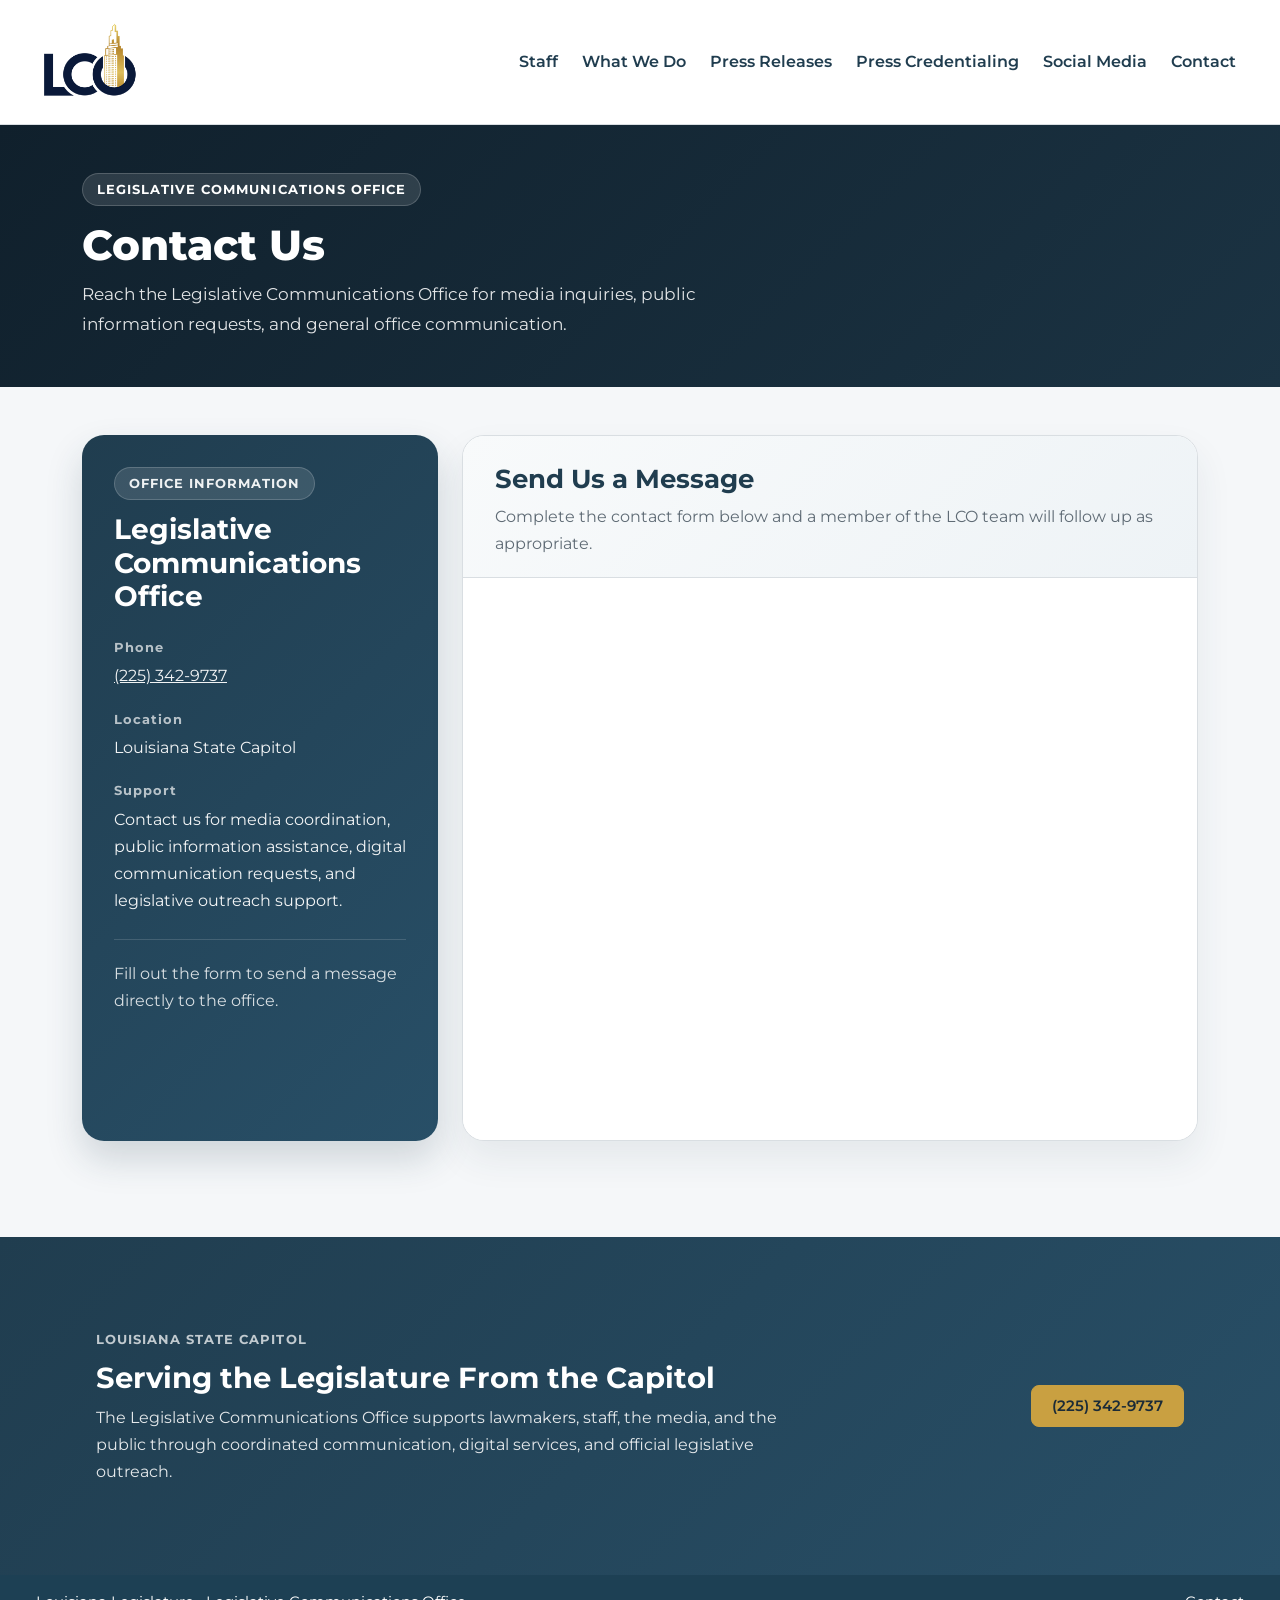
==== commit 5dfcc389: "Refine LCO website footer CTAs" ====
--- a/contact.html
+++ b/contact.html
@@ -7,7 +7,7 @@
 
   <link href="https://cdn.jsdelivr.net/npm/bootstrap@5.3.8/dist/css/bootstrap.min.css" rel="stylesheet">
   <link rel="stylesheet" href="css/lco.css" />
-  <link href="https://fonts.googleapis.com/css2?family=Inter:wght@400;500;600;700;800&display=swap" rel="stylesheet">
+  <link href="https://fonts.googleapis.com/css2?family=Montserrat:wght@400;500;600;700;800&display=swap" rel="stylesheet">
 </head>
 
 <body>
@@ -110,7 +110,7 @@
             <div class="contact-form-card__body">
               <iframe
                 id="JotFormIFrame-210964816774163"
-                title="LCO Contact"
+                title="Legislative Communications Office contact form"
                 onload="window.parent.scrollTo(0,0)"
                 allowtransparency="true"
                 allowfullscreen="true"
@@ -220,26 +220,27 @@
     </div>
   </section>
 
-  <section class="section-block contact-location-section py-5">
-    <div class="container">
-      <div class="contact-location-card">
-        <div class="row align-items-center g-4">
-          <div class="col-lg-6">
-            <span class="contact-location-card__eyebrow d-inline-block rounded-pill fw-bold text-uppercase">Louisiana State Capitol</span>
-            <h2 class="contact-location-card__title">Serving the Legislature from the Capitol</h2>
-            <p class="contact-location-card__text">
+  <section class="py-5 spotlight-section">
+    <div class="container-fluid px-0">
+      <div class="spotlight-card spotlight-card--wide p-4 p-lg-5">
+        <div class="spotlight-card__inner mx-auto px-4 px-lg-5">
+        <div class="row align-items-center justify-content-between g-4">
+          <div class="col-lg-8">
+            <span class="spotlight-card__eyebrow d-inline-block rounded-pill fw-bold text-uppercase">Louisiana State Capitol</span>
+
+            <h2 class="spotlight-card__title">
+              Serving the Legislature From the Capitol
+            </h2>
+
+            <p class="spotlight-card__text mb-0">
               The Legislative Communications Office supports lawmakers, staff, the media, and the public through coordinated communication, digital services, and official legislative outreach.
             </p>
-            <p class="contact-location-card__text mb-0">
-              For general office assistance, call <a href="tel:2253429737">(225) 342-9737</a>.
-            </p>
           </div>
 
-          <div class="col-lg-6">
-            <div class="contact-location-card__image-wrap">
-              <div class="contact-location-card__image"></div>
-            </div>
+          <div class="col-lg-4 text-lg-end">
+            <a href="tel:2253429737" class="btn btn-legis-primary">(225) 342-9737</a>
           </div>
+        </div>
         </div>
       </div>
     </div>
@@ -248,10 +249,10 @@
   <footer class="footer-strip py-3">
     <div class="container d-md-flex justify-content-between align-items-center gap-2">
       <div>Louisiana Legislature · Legislative Communications Office</div>
-      <div>Modernized contact page prototype</div>
+      <div>Contact</div>
     </div>
   </footer>
 
   <script src="https://cdn.jsdelivr.net/npm/bootstrap@5.3.8/dist/js/bootstrap.bundle.min.js"></script>
 </body>
-</html>+</html>
--- a/css/lco.css
+++ b/css/lco.css
@@ -1,6 +1,39 @@
-/* =========================
-   DESIGN SYSTEM VARIABLES
-========================= */
+/* =========================================================
+   LEGISLATIVE COMMUNICATIONS OFFICE (LCO)
+   MAIN STYLESHEET
+
+   TABLE OF CONTENTS
+
+   01. CSS Variables / Design Tokens
+   02. Global Base Styles
+   03. Buttons
+   04. Header / Navigation
+   05. Shared Layout Helpers
+   06. Shared Section Headings
+   07. Page Hero Sections
+
+   08. Homepage / App Feature
+   09. Homepage / Brand Spotlight
+   10. Homepage / Hero
+   11. Homepage / Highlights
+   12. Homepage / Office Showcase
+   13. Homepage / Featured Resource
+
+   14. Staff / Team Page
+   15. What We Do / Services Page
+   16. Press Releases Page
+   17. Press Credentialing Page
+   18. Social Media Page
+   19. Contact Page
+
+   20. Footer
+   21. Responsive Media Queries
+
+   ========================================================= */
+
+/* =========================================================
+   CSS VARIABLES / DESIGN TOKENS
+========================================================= */
 
 :root {
   --legis-navy: #203d4f;
@@ -10,18 +43,20 @@
   --legis-border: #d9dee2;
   --legis-bg: #f5f7f9;
   --legis-white: #ffffff;
+  --font-body: 'Montserrat', Arial, Helvetica, sans-serif;
+  --font-heading: 'Montserrat', Arial, Helvetica, sans-serif;
   --card-hover-transform: translateY(-4px);
   --card-hover-shadow: 0 14px 30px rgba(21, 34, 45, 0.12);
 }
 
 
-/* =========================
-   BASE STYLES
-========================= */
+/* =========================================================
+   GLOBAL BASE STYLES
+========================================================= */
 
 body {
   margin: 0;
-  font-family: Arial, Helvetica, sans-serif;
+  font-family: var(--font-body);
   background: var(--legis-bg);
   color: #24323c;
 }
@@ -36,9 +71,65 @@
 }
 
 
-/* =========================
-   HEADER / NAV
-========================= */
+/* =========================================================
+   BUTTONS
+========================================================= */
+
+.btn-legis-primary,
+.btn-legis-outline-dark,
+.btn-legis-outline {
+  border-radius: 8px;
+  padding: 0.7rem 1.25rem;
+  font-size: 0.95rem;
+  font-weight: 600;
+  line-height: 1.2;
+  transition: background-color 0.18s ease, border-color 0.18s ease, color 0.18s ease, box-shadow 0.18s ease;
+}
+
+.btn-legis-primary {
+  background: var(--legis-gold);
+  border: 1px solid var(--legis-gold);
+  color: #1b2b37;
+}
+
+.btn-legis-primary:hover,
+.btn-legis-primary:focus-visible {
+  background: #d7af57;
+  border-color: #d7af57;
+  color: #1b2b37;
+  box-shadow: 0 0 0 0.2rem rgba(201, 160, 65, 0.22);
+}
+
+.btn-legis-outline-dark {
+  background: transparent;
+  border: 1px solid var(--legis-navy);
+  color: var(--legis-navy);
+}
+
+.btn-legis-outline-dark:hover,
+.btn-legis-outline-dark:focus-visible {
+  background: var(--legis-navy);
+  color: #fff;
+  box-shadow: 0 0 0 0.2rem rgba(32, 61, 79, 0.16);
+}
+
+.btn-legis-outline {
+  border: 1px solid rgba(255, 255, 255, 0.45);
+  color: var(--legis-white);
+  background: transparent;
+}
+
+.btn-legis-outline:hover,
+.btn-legis-outline:focus-visible {
+  background: rgba(255, 255, 255, 0.1);
+  color: var(--legis-white);
+  box-shadow: 0 0 0 0.2rem rgba(255, 255, 255, 0.16);
+}
+
+
+/* =========================================================
+   HEADER / NAVIGATION
+========================================================= */
 
 .site-header {
   background: var(--legis-white);
@@ -64,46 +155,30 @@
 }
 
 .nav-logo {
-  height: 44px;
+  height: 82px;
   width: auto;
   display: block;
 }
 
-
-/* =========================
-   GENERIC SECTION HELPERS
-========================= */
-
-.section-heading {
-  margin-bottom: 2rem;
-}
-
-.section-heading__title {
-  font-size: 2rem;
-  color: var(--legis-navy);
-  font-weight: 700;
-  margin-bottom: 0.5rem;
-}
-
-.section-heading__text {
-  color: var(--legis-slate);
-  max-width: 760px;
-  line-height: 1.7;
-  margin-bottom: 0;
-}
-
-.section-heading__text {
-  color: var(--legis-slate);
-  max-width: 760px;
-  line-height: 1.7;
-  margin: 0 auto;
-  text-align: center;
-}
-
-
-/* =========================
-   SHARED CARD / ARTICLE HOVER
-========================= */
+body > section:last-of-type {
+  padding-bottom: 0 !important;
+}
+
+.site-header .container,
+.app-feature-section .container-xxl,
+.brand-spotlight .container,
+.homepage-hero .container,
+.office-showcase .container,
+.spotlight-section .container,
+.footer-strip .container {
+  width: min(100% - 48px, 1560px);
+  max-width: none;
+}
+
+
+/* =========================================================
+   SHARED LAYOUT HELPERS
+========================================================= */
 
 .service-tile,
 .service-card,
@@ -111,8 +186,6 @@
 .lco-team-card,
 .highlight-item,
 .app-feature-card,
-.spotlight-card,
-.contact-banner,
 .hero-media-card,
 .lco-hero-card,
 .brand-spotlight__card {
@@ -125,115 +198,12 @@
 .lco-team-card:hover,
 .highlight-item:hover,
 .app-feature-card:hover,
-.spotlight-card:hover,
-.contact-banner:hover,
 .hero-media-card:hover,
 .lco-hero-card:hover,
 .brand-spotlight__card:hover {
   transform: var(--card-hover-transform);
   box-shadow: var(--card-hover-shadow);
 }
-
-
-/* =========================
-   BUTTONS
-========================= */
-
-.btn-legis-primary {
-  background: var(--legis-gold);
-  border: 1px solid var(--legis-gold);
-  color: #1b2b37;
-}
-
-.btn-legis-primary:hover {
-  background: #d7af57;
-  border-color: #d7af57;
-  color: #1b2b37;
-}
-
-.btn-legis-outline-dark {
-  background: transparent;
-  border: 1px solid var(--legis-navy);
-  color: var(--legis-navy);
-}
-
-.btn-legis-outline-dark:hover {
-  background: var(--legis-navy);
-  color: #fff;
-}
-
-.btn-legis-outline {
-  border: 1px solid rgba(255, 255, 255, 0.45);
-  color: var(--legis-white);
-  background: transparent;
-}
-
-.btn-legis-outline:hover {
-  background: rgba(255, 255, 255, 0.1);
-  color: var(--legis-white);
-}
-
-
-/* =========================
-   HOMEPAGE HERO
-========================= */
-
-.homepage-hero {
-  padding: 4.5rem 0;
-  background: linear-gradient(135deg, #f8fafb, #e9eff3);
-}
-
-.hero-eyebrow {
-  display: inline-block;
-  margin-bottom: 1rem;
-  padding: 0.35rem 0.85rem;
-  border-radius: 999px;
-  background: rgba(32, 61, 79, 0.08);
-  color: var(--legis-navy);
-  font-size: 0.82rem;
-  font-weight: 700;
-  letter-spacing: 0.08em;
-  text-transform: uppercase;
-}
-
-.hero-title {
-  font-size: 2.7rem;
-  line-height: 1.15;
-  font-weight: 700;
-  color: var(--legis-navy);
-  margin-bottom: 1rem;
-}
-
-.hero-text {
-  font-size: 1.06rem;
-  line-height: 1.8;
-  color: var(--legis-slate);
-  margin-bottom: 1.5rem;
-  max-width: 680px;
-}
-
-.hero-actions .btn {
-  font-weight: 600;
-}
-
-.hero-logo {
-  max-width: 260px;
-  width: 100%;
-  height: auto;
-  opacity: 0.95;
-}
-
-.homepage-hero .col-lg-6:last-child,
-.homepage-hero .col-lg-5:last-child {
-  display: flex;
-  justify-content: center;
-  align-items: center;
-}
-
-
-/* =========================
-   HERO / BRAND IMAGE BLOCKS
-========================= */
 
 .hero-media-card {
   background: #fff;
@@ -260,22 +230,134 @@
   filter: drop-shadow(0 12px 24px rgba(0, 0, 0, 0.12));
 }
 
-
-/* =========================
-   APP FEATURE SECTION
-========================= */
+.service-tile,
+.service-card {
+  background: #fff;
+  border: 1px solid var(--legis-border);
+}
+
+.lco-team-card__contact a:hover {
+  text-decoration: underline;
+}
+
+.lco-banner {
+  position: relative;
+  height: 380px;
+  width: 100%;
+  background: url('../images/footer-lco-image.jpg') center 35% / cover no-repeat;
+}
+
+.lco-banner__overlay {
+  position: absolute;
+  inset: 0;
+  background: rgba(0, 0, 0, 0.2);
+}
+
+.lco-banner__content {
+  position: relative;
+  z-index: 2;
+}
+
+
+/* =========================================================
+   SHARED SECTION HEADINGS
+========================================================= */
+
+.section-heading {
+  margin-bottom: 2rem;
+}
+
+.section-heading__title {
+  font-size: 2rem;
+  color: var(--legis-navy);
+  font-weight: 700;
+  margin-bottom: 0.5rem;
+}
+
+.section-heading__text {
+  color: var(--legis-slate);
+  max-width: 760px;
+  line-height: 1.7;
+  margin-bottom: 0;
+}
+
+.section-heading__text {
+  color: var(--legis-slate);
+  max-width: 760px;
+  line-height: 1.7;
+  margin: 0 auto;
+  text-align: center;
+}
+
+
+/* =========================================================
+   PAGE HERO SECTIONS
+========================================================= */
+
+.page-hero {
+  padding: 3.5rem 0 3rem;
+  background: linear-gradient(135deg, #10202c, #1b3343);
+}
+
+.page-hero__content {
+  max-width: 760px;
+}
+
+.page-hero__eyebrow {
+  padding: 0.35rem 0.85rem;
+  background: rgba(255, 255, 255, 0.12);
+  border: 1px solid rgba(255, 255, 255, 0.18);
+  color: #ffffff;
+  font-size: 0.82rem;
+  letter-spacing: 0.08em;
+}
+
+.page-hero__title {
+  color: #ffffff;
+  font-size: 2.6rem;
+  line-height: 1.12;
+  font-weight: 800;
+  margin-bottom: 0.75rem;
+}
+
+.page-hero__text {
+  color: rgba(255, 255, 255, 0.88);
+  font-size: 1.05rem;
+  line-height: 1.75;
+  margin-bottom: 0;
+  max-width: 640px;
+}
+
+.page-hero--credentialing {
+  padding: 3.5rem 0 3rem;
+  background: linear-gradient(135deg, #10202c, #1b3343);
+}
+
+.page-hero--social {
+  padding: 3.5rem 0 3rem;
+  background: linear-gradient(135deg, #10202c, #1b3343);
+}
+
+.page-hero--contact {
+  padding: 3.5rem 0 3rem;
+  background: linear-gradient(135deg, #10202c, #1b3343);
+}
+
+
+/* =========================================================
+   HOMEPAGE / APP FEATURE
+========================================================= */
 
 .app-feature-section {
   background: #ffffff;
-  padding-top: 2rem;
+  padding: 4.5rem 0;
 }
 
 .app-feature-card {
-  background: linear-gradient(135deg, #f8fafb, #eef3f6);
-  border: 1px solid var(--legis-border);
-  border-radius: 20px;
-  padding: 2rem;
-  box-shadow: 0 18px 36px rgba(32, 61, 79, 0.08);
+  background: transparent;
+  border: 0;
+  border-radius: 0 !important;
+  box-shadow: none !important;
 }
 
 .app-feature-media {
@@ -285,14 +367,358 @@
 .app-feature-media__image {
   display: block;
   width: 100%;
+  border-radius: 14px;
+  box-shadow: 0 16px 30px rgba(20, 34, 48, 0.12);
+}
+
+.app-feature-copy {
+  max-width: 560px;
+  margin: 0;
+}
+
+.app-feature-card {
+  max-width: none;
+  margin: 0;
+  padding: 0;
+}
+
+.app-feature-card:hover {
+  transform: none;
+  box-shadow: none !important;
+}
+
+.app-feature-card .section-heading__text {
+  margin: 0;
+  text-align: left;
+}
+
+.app-feature-copy .text-center {
+  text-align: left !important;
+}
+
+
+/* =========================================================
+   HOMEPAGE / BRAND SPOTLIGHT
+========================================================= */
+
+.brand-spotlight {
+  padding: clamp(4.5rem, 7vw, 7rem) 0;
+  background:
+    radial-gradient(circle at 18% 22%, rgba(201, 160, 65, 0.12), transparent 30%),
+    linear-gradient(135deg, #10202c, #1b3343);
+}
+
+.brand-spotlight__card {
+  background: transparent;
+  border-radius: 0 !important;
+  padding: 0 !important;
+  box-shadow: none;
+}
+
+.brand-spotlight__card:hover {
+  transform: none;
+  box-shadow: none;
+}
+
+.brand-spotlight__content {
+  position: relative;
+  max-width: 720px;
+  padding-left: 1.35rem;
+}
+
+.brand-spotlight__content::before {
+  position: absolute;
+  top: 0.15rem;
+  bottom: 0.2rem;
+  left: 0;
+  width: 3px;
+  content: "";
+  border-radius: 999px;
+  background: linear-gradient(180deg, var(--legis-gold), rgba(201, 160, 65, 0.12));
+}
+
+.brand-spotlight__image {
+  display: block;
+  width: 100%;
+  max-width: 640px;
+  margin-left: auto;
   border-radius: 16px;
-  box-shadow: 0 16px 30px rgba(20, 34, 48, 0.12);
-}
-
-
-/* =========================
-   MISSION
-========================= */
+}
+
+.homepage-feature-image {
+  height: 430px;
+  object-fit: cover;
+  object-position: center;
+  box-shadow: 0 20px 44px rgba(0, 0, 0, 0.22);
+}
+
+.brand-spotlight__eyebrow {
+  margin-bottom: 1.4rem !important;
+  padding: 0.4rem 0.9rem;
+  background: rgba(255, 255, 255, 0.1);
+  border: 1px solid rgba(255, 255, 255, 0.18);
+  color: #ffffff;
+  font-size: 0.76rem;
+  letter-spacing: 0.11em;
+}
+
+.brand-spotlight__title {
+  color: #ffffff;
+  font-size: clamp(2rem, 2.45vw, 3rem);
+  line-height: 1.07;
+  font-weight: 700;
+  max-width: 700px;
+  margin-bottom: 1.5rem !important;
+}
+
+.brand-spotlight__text {
+  color: rgba(255, 255, 255, 0.86);
+  font-size: 1.02rem;
+  line-height: 1.72;
+  max-width: 660px;
+  margin-bottom: 1.15rem !important;
+}
+
+.brand-spotlight__text:last-of-type {
+  margin-bottom: 0 !important;
+}
+
+
+/* =========================================================
+   HOMEPAGE / HERO
+========================================================= */
+
+.homepage-hero {
+  padding: 5.5rem 0 6.25rem;
+  background: linear-gradient(135deg, #f8fafb, #e9eff3);
+}
+
+.hero-brand-block {
+  background: rgba(255, 255, 255, 0.94);
+  border: 1px solid rgba(204, 214, 221, 0.95);
+  border-radius: 16px !important;
+  box-shadow: 0 12px 28px rgba(32, 61, 79, 0.08) !important;
+}
+
+.hero-eyebrow {
+  display: inline-block;
+  margin-bottom: 1rem;
+  padding: 0.35rem 0.85rem;
+  border-radius: 999px;
+  background: rgba(32, 61, 79, 0.08);
+  color: var(--legis-navy);
+  font-size: 0.82rem;
+  font-weight: 700;
+  letter-spacing: 0.08em;
+  text-transform: uppercase;
+}
+
+.hero-title {
+  font-size: 2.7rem;
+  line-height: 1.15;
+  font-weight: 700;
+  color: var(--legis-navy);
+  margin-bottom: 1rem;
+}
+
+.hero-text {
+  font-size: 1.06rem;
+  line-height: 1.8;
+  color: var(--legis-slate);
+  margin-bottom: 1.5rem;
+  max-width: 680px;
+}
+
+.hero-actions .btn {
+  font-weight: 600;
+}
+
+.hero-logo {
+  max-width: 185px;
+  width: 100%;
+  height: auto;
+  opacity: 0.95;
+}
+
+.homepage-hero .col-lg-6:last-child,
+.homepage-hero .col-lg-5:last-child {
+  display: flex;
+  justify-content: center;
+  align-items: center;
+}
+
+.hero-highlights {
+  display: grid;
+  grid-template-columns: repeat(3, minmax(0, 1fr));
+  align-items: stretch;
+  gap: 18px;
+}
+
+
+/* =========================================================
+   HOMEPAGE / HIGHLIGHTS
+========================================================= */
+
+.highlight-item {
+  position: relative;
+  display: flex;
+  min-height: 215px;
+  flex-direction: column;
+  align-items: flex-start;
+  justify-content: flex-start;
+  padding: 1.35rem !important;
+  background: #ffffff;
+  border: 1px solid rgba(204, 214, 221, 0.95);
+  border-radius: 16px !important;
+  box-shadow: 0 12px 28px rgba(32, 61, 79, 0.08) !important;
+  height: 100%;
+}
+
+.highlight-item:hover {
+  border-color: rgba(196, 157, 95, 0.62);
+  box-shadow: 0 18px 34px rgba(32, 61, 79, 0.12) !important;
+}
+
+.highlight-item__icon {
+  position: relative;
+  width: 36px;
+  height: 36px;
+  margin-bottom: 1rem;
+  display: inline-flex;
+  border-radius: 50%;
+  border: 1px solid rgba(196, 157, 95, 0.65);
+  background: rgba(196, 157, 95, 0.08);
+  box-shadow: 0 8px 18px rgba(196, 157, 95, 0.14);
+}
+
+.highlight-item__icon::before,
+.highlight-item__icon::after {
+  content: "";
+  position: absolute;
+  display: block;
+}
+
+.highlight-item:nth-child(1) .highlight-item__icon::before {
+  inset: 10px 8px 12px;
+  border: 1.5px solid var(--legis-gold);
+  border-radius: 8px;
+}
+
+.highlight-item:nth-child(1) .highlight-item__icon::after {
+  left: 15px;
+  bottom: 8px;
+  width: 7px;
+  height: 7px;
+  border-left: 1.5px solid var(--legis-gold);
+  border-bottom: 1.5px solid var(--legis-gold);
+  transform: rotate(-35deg);
+}
+
+.highlight-item:nth-child(2) .highlight-item__icon::before {
+  left: 9px;
+  top: 10px;
+  width: 18px;
+  height: 14px;
+  border: 1.5px solid var(--legis-gold);
+  border-radius: 3px;
+}
+
+.highlight-item:nth-child(2) .highlight-item__icon::after {
+  left: 15px;
+  bottom: 8px;
+  width: 8px;
+  height: 1.5px;
+  background: var(--legis-gold);
+  box-shadow: 0 -5px 0 var(--legis-gold);
+}
+
+.highlight-item:nth-child(3) .highlight-item__icon::before {
+  left: 10px;
+  top: 9px;
+  width: 16px;
+  height: 18px;
+  border: 1.5px solid var(--legis-gold);
+  border-radius: 3px;
+}
+
+.highlight-item:nth-child(3) .highlight-item__icon::after {
+  left: 14px;
+  top: 14px;
+  width: 8px;
+  height: 1.5px;
+  background: var(--legis-gold);
+  box-shadow: 0 5px 0 var(--legis-gold);
+}
+
+.highlight-item strong {
+  display: block;
+  color: #1c3f57;
+  margin-bottom: 5px;
+  font-weight: 600;
+}
+
+.highlight-item p {
+  margin: 0;
+  font-size: 0.92rem;
+  color: #4a5a66;
+  line-height: 1.55;
+}
+
+
+/* =========================================================
+   HOMEPAGE / OFFICE SHOWCASE
+========================================================= */
+
+.office-showcase {
+  background: linear-gradient(135deg, #10202c, #1b3343);
+  padding: 5rem 0;
+}
+
+.office-carousel {
+  overflow: hidden;
+  border: 1px solid var(--legis-border);
+  border-radius: 18px;
+  background: #111f2a;
+}
+
+.office-carousel__image {
+  aspect-ratio: 16 / 10;
+  object-fit: cover;
+  object-position: center;
+}
+
+.office-showcase__copy {
+  max-width: 640px;
+}
+
+.office-showcase__eyebrow {
+  margin-bottom: 0.85rem;
+  padding: 0.35rem 0.85rem;
+  background: rgba(255, 255, 255, 0.12);
+  border: 1px solid rgba(255, 255, 255, 0.18);
+  color: #ffffff;
+  font-size: 0.82rem;
+  letter-spacing: 0.08em;
+}
+
+.office-showcase__title {
+  color: #ffffff;
+  font-size: clamp(2rem, 2.4vw, 3rem);
+  font-weight: 700;
+  line-height: 1.15;
+  margin-bottom: 1rem;
+}
+
+.office-showcase__text {
+  color: rgba(255, 255, 255, 0.88);
+  line-height: 1.75;
+  margin-bottom: 1rem;
+}
+
+
+/* =========================================================
+   HOMEPAGE / FEATURED RESOURCE
+========================================================= */
 
 .mission-section {
   background: #fff;
@@ -315,16 +741,24 @@
   line-height: 1.7;
 }
 
-
-/* =========================
-   SPOTLIGHT / CALLOUT
-========================= */
+.spotlight-section {
+  padding: 6.5rem 0 0;
+}
 
 .spotlight-card {
   background: linear-gradient(135deg, var(--legis-navy), #284f67);
   color: #fff;
-  border-radius: 18px;
-  padding: 2rem;
+  border-radius: 0 !important;
+  padding: 3rem clamp(1.5rem, 4vw, 4rem);
+}
+
+.spotlight-card--wide {
+  width: 100%;
+  padding-block: clamp(3.75rem, 7vw, 5.75rem) !important;
+}
+
+.spotlight-card__inner {
+  max-width: 1200px;
 }
 
 .spotlight-card__eyebrow {
@@ -342,58 +776,13 @@
 .spotlight-card__text {
   color: rgba(255, 255, 255, 0.88);
   line-height: 1.7;
-}
-
-
-/* =========================
-   SERVICES
-========================= */
-
-.services-section,
-.lco-services {
-  background: var(--legis-bg);
-}
-
-.service-group__header {
-  margin-bottom: 1.5rem;
-}
-
-.service-group__title {
-  color: var(--legis-gold);
-  font-weight: 700;
-  letter-spacing: 0.02em;
-}
-
-.service-group__text {
-  color: var(--legis-slate);
-  margin-bottom: 0;
-}
-
-.service-tile,
-.service-card {
-  background: #fff;
-  border: 1px solid var(--legis-border);
-}
-
-.service-tile__title,
-.service-card__title {
-  color: var(--legis-navy);
-  font-size: 1.1rem;
-  font-weight: 700;
-  margin-bottom: 0.75rem;
-}
-
-.service-tile__text,
-.service-card__text {
-  color: var(--legis-slate);
-  line-height: 1.7;
-  margin-bottom: 0;
-}
-
-
-/* =========================
-   STAFF PAGE HERO
-========================= */
+  max-width: 780px;
+}
+
+
+/* =========================================================
+   STAFF / TEAM PAGE
+========================================================= */
 
 .lco-hero {
   position: relative;
@@ -441,8 +830,6 @@
 .lco-hero__actions .btn {
   margin-right: 0.75rem;
   margin-bottom: 0.75rem;
-  border-radius: 999px;
-  padding: 0.75rem 1.25rem;
   font-weight: 600;
 }
 
@@ -484,11 +871,6 @@
 .lco-hero-card__meta strong {
   color: #ffffff;
 }
-
-
-/* =========================
-   STAFF PAGE TEAM DIRECTORY
-========================= */
 
 .team-section,
 .lco-team-section {
@@ -586,233 +968,8 @@
   word-break: break-word;
 }
 
-.lco-team-card__contact a:hover {
-  text-decoration: underline;
-}
-
-
-/* =========================
-   TEAM PREVIEW
-========================= */
-
 .team-preview-section {
   display: none;
-}
-
-
-/* =========================
-   CONTACT
-========================= */
-
-.contact-banner {
-  background: linear-gradient(135deg, var(--legis-navy), #284f67);
-  color: #fff;
-  padding: 2rem;
-  border-radius: 18px;
-  box-shadow: 0 18px 36px rgba(32, 61, 79, 0.18);
-}
-
-.contact-banner__title {
-  font-size: 1.4rem;
-  font-weight: 700;
-  margin-bottom: 0.4rem;
-}
-
-.contact-banner__text {
-  color: rgba(255, 255, 255, 0.88);
-  margin-bottom: 0;
-  line-height: 1.7;
-}
-
-.contact-banner__phone {
-  display: inline-block;
-  margin-top: 1rem;
-  font-size: 1.2rem;
-  font-weight: 700;
-  color: #fff;
-}
-
-
-/* =========================
-   FOOTER
-========================= */
-
-.footer-strip {
-  background: var(--legis-navy);
-  color: rgba(255, 255, 255, 0.8);
-  font-size: 0.95rem;
-}
-
-
-/* =========================
-   RESPONSIVE
-========================= */
-
-@media (max-width: 991.98px) {
-  .hero-title {
-    font-size: 2.2rem;
-  }
-
-  .hero-media-card {
-    max-width: 100%;
-  }
-
-  .hero-logo {
-    max-width: 220px;
-  }
-
-  .footer-lco-logo {
-    max-width: 280px;
-    height: 180px;
-  }
-
-  .nav-logo {
-    height: 38px;
-  }
-
-  .lco-hero__title {
-    font-size: 2.2rem;
-  }
-
-  .lco-hero__inner {
-    padding: 3.5rem 0;
-  }
-}
-
-@media (max-width: 767.98px) {
-  .hero-title {
-    font-size: 1.9rem;
-  }
-
-  .spotlight-card,
-  .contact-banner,
-  .app-feature-card {
-    padding: 1.5rem;
-  }
-
-  .hero-logo {
-    max-width: 180px;
-  }
-
-  .footer-lco-logo {
-    max-width: 240px;
-    height: 150px;
-  }
-
-  .nav-logo {
-    height: 34px;
-  }
-
-  .lco-hero__title {
-    font-size: 1.95rem;
-  }
-
-  .team-card__role {
-    min-height: auto;
-  }
-}
-
-.lco-banner {
-  position: relative;
-  height: 380px;
-  width: 100%;
-  background: url('../images/footer-lco-image.jpg') center 35% / cover no-repeat;
-}
-
-.lco-banner__overlay {
-  position: absolute;
-  inset: 0;
-  background: rgba(0, 0, 0, 0.2);
-}
-
-.lco-banner__content {
-  position: relative;
-  z-index: 2;
-}
-
-.brand-spotlight {
-  padding: 1rem 0 2rem;
-  background: linear-gradient(135deg, #10202c, #1b3343);
-}
-
-.brand-spotlight__card {
-  background: rgba(255, 255, 255, 0.04);
-  border-radius: 24px;
-  padding: 2rem;
-  box-shadow: 0 18px 36px rgba(0, 0, 0, 0.18);
-}
-
-.brand-spotlight__image {
-  display: block;
-  width: 100%;
-  max-width: 520px;
-  margin: 0 auto;
-  border-radius: 18px;
-}
-
-.brand-spotlight__eyebrow {
-  padding: 0.35rem 0.85rem;
-  background: rgba(255, 255, 255, 0.12);
-  border: 1px solid rgba(255, 255, 255, 0.18);
-  color: #ffffff;
-  font-size: 0.82rem;
-  letter-spacing: 0.08em;
-}
-
-.brand-spotlight__title {
-  color: #ffffff;
-  font-size: 2.1rem;
-  line-height: 1.12;
-  font-weight: 700;
-  margin-bottom: 0;
-}
-
-@media (max-width: 991.98px) {
-  .brand-spotlight__card {
-    padding: 1.5rem;
-  }
-
-  .brand-spotlight__title {
-    color: #ffffff;
-    font-family: 'Inter', sans-serif;
-    font-size: 2.4rem;
-    line-height: 1.25;
-    font-weight: 100;
-    margin-bottom: 0;
-  }
-
-  .brand-spotlight__eyebrow {
-    display: table;
-    margin-left: auto;
-    margin-right: auto;
-  }
-}
-
-.hero-highlights {
-  display: flex;
-  flex-direction: column;
-  gap: 20px;
-}
-
-.highlight-item {
-  background: #f8fafc;
-  padding: 16px 18px;
-  border-radius: 12px;
-  box-shadow: 0 6px 15px rgba(0, 0, 0, 0.06);
-}
-
-.highlight-item strong {
-  display: block;
-  color: #1c3f57;
-  margin-bottom: 5px;
-  font-weight: 600;
-}
-
-.highlight-item p {
-  margin: 0;
-  font-size: 0.95rem;
-  color: #4a5a66;
-  line-height: 1.6;
 }
 
 .team-page-hero {
@@ -852,6 +1009,24 @@
   margin-bottom: 0.35rem;
 }
 
+.team-feature-card__image-wrap {
+  overflow: hidden;
+  border-radius: 16px;
+  background: rgba(255, 255, 255, 0.08);
+  aspect-ratio: 4 / 5;
+}
+
+.team-feature-card__image {
+  display: block;
+  width: 100%;
+  height: 100%;
+  object-fit: cover;
+}
+
+.team-feature-card__body {
+  padding: 0.25rem 0;
+}
+
 .team-feature-card__role {
   color: #f4db9e;
   font-weight: 600;
@@ -888,63 +1063,132 @@
   line-height: 1.7;
 }
 
-@media (max-width: 991.98px) {
-  .team-page-hero__title {
-    font-size: 2.2rem;
-  }
-}
-
-@media (max-width: 767.98px) {
-  .team-page-hero {
-    padding: 3rem 0 2rem;
-  }
-
-  .team-page-hero__title {
-    font-size: 1.95rem;
-  }
-
-  .team-feature-card {
-    padding: 1.5rem;
-  }
-}
-
-/* =========================
+
+
+.what-we-do-hero-carousel {
+  position: relative;
+  overflow: hidden;
+  width: 100%;
+  max-width: 680px;
+  margin-left: auto;
+  border-radius: 18px;
+  border: 1px solid rgba(255, 255, 255, 0.18);
+  box-shadow: 0 22px 48px rgba(0, 0, 0, 0.22);
+  background: #111f2a;
+}
+
+.what-we-do-hero-carousel .carousel-inner,
+.what-we-do-hero-carousel .carousel-item {
+  min-height: 430px;
+}
+
+.what-we-do-hero-carousel__image {
+  height: 430px;
+  object-fit: cover;
+  object-position: center;
+}
+
+.what-we-do-hero-carousel .carousel-item::after {
+  content: "";
+  position: absolute;
+  inset: 0;
+  z-index: 1;
+  pointer-events: none;
+  background: linear-gradient(180deg, rgba(16, 32, 44, 0.02) 0%, rgba(16, 32, 44, 0.22) 45%, rgba(16, 32, 44, 0.78) 100%);
+}
+
+.what-we-do-hero-carousel__caption {
+  z-index: 2;
+  right: 1.75rem;
+  bottom: 1.65rem;
+  left: 1.75rem;
+  padding: 0;
+}
+
+.what-we-do-hero-carousel__caption h2 {
+  margin-bottom: 0.35rem;
+  color: #ffffff;
+  font-size: clamp(1.15rem, 2vw, 1.5rem);
+  font-weight: 700;
+  text-shadow: 0 2px 10px rgba(0, 0, 0, 0.35);
+}
+
+.what-we-do-hero-carousel__caption p {
+  max-width: 460px;
+  margin: 0;
+  color: rgba(255, 255, 255, 0.88);
+  font-size: 0.95rem;
+  line-height: 1.55;
+  text-shadow: 0 2px 10px rgba(0, 0, 0, 0.35);
+}
+
+.what-we-do-hero-carousel .carousel-indicators {
+  right: 1.5rem;
+  bottom: 0.55rem;
+  left: auto;
+  justify-content: flex-end;
+  margin: 0;
+}
+
+.what-we-do-hero-carousel .carousel-indicators [data-bs-target] {
+  width: 9px;
+  height: 9px;
+  border-radius: 50%;
+  background-color: rgba(255, 255, 255, 0.68);
+}
+
+.what-we-do-hero-carousel .carousel-indicators .active {
+  background-color: var(--legis-gold);
+}
+
+.what-we-do-hero-carousel .carousel-control-prev,
+.what-we-do-hero-carousel .carousel-control-next {
+  z-index: 3;
+  width: 12%;
+}
+/* =========================================================
+   WHAT WE DO / SERVICES PAGE
+========================================================= */
+
+.services-section,
+.lco-services {
+  background: var(--legis-bg);
+}
+
+.service-group__header {
+  margin-bottom: 1.5rem;
+}
+
+.service-group__title {
+  color: var(--legis-gold);
+  font-weight: 700;
+  letter-spacing: 0.02em;
+}
+
+.service-group__text {
+  color: var(--legis-slate);
+  margin-bottom: 0;
+}
+
+.service-tile__title,
+.service-card__title {
+  color: var(--legis-navy);
+  font-size: 1.1rem;
+  font-weight: 700;
+  margin-bottom: 0.75rem;
+}
+
+.service-tile__text,
+.service-card__text {
+  color: var(--legis-slate);
+  line-height: 1.7;
+  margin-bottom: 0;
+}
+
+
+/* =========================================================
    PRESS RELEASES PAGE
-========================= */
-
-.page-hero {
-  padding: 3.5rem 0 3rem;
-  background: linear-gradient(135deg, #10202c, #1b3343);
-}
-
-.page-hero__content {
-  max-width: 760px;
-}
-
-.page-hero__eyebrow {
-  padding: 0.35rem 0.85rem;
-  background: rgba(255, 255, 255, 0.12);
-  border: 1px solid rgba(255, 255, 255, 0.18);
-  color: #ffffff;
-  font-size: 0.82rem;
-  letter-spacing: 0.08em;
-}
-
-.page-hero__title {
-  color: #ffffff;
-  font-size: 2.6rem;
-  line-height: 1.12;
-  font-weight: 800;
-  margin-bottom: 0.75rem;
-}
-
-.page-hero__text {
-  color: rgba(255, 255, 255, 0.88);
-  font-size: 1.05rem;
-  line-height: 1.75;
-  margin-bottom: 0;
-  max-width: 640px;
-}
+========================================================= */
 
 .press-releases-section {
   background: var(--legis-bg);
@@ -1022,34 +1266,10 @@
   border-top: 1px solid #edf1f4;
 }
 
-@media (max-width: 991.98px) {
-  .page-hero__title {
-    font-size: 2.15rem;
-  }
-}
-
-@media (max-width: 767.98px) {
-  .page-hero {
-    padding: 3rem 0 2.5rem;
-  }
-
-  .page-hero__title {
-    font-size: 1.85rem;
-  }
-
-  .press-column-card__body {
-    padding: 1rem;
-  }
-}
-
-/* =========================
+
+/* =========================================================
    PRESS CREDENTIALING PAGE
-========================= */
-
-.page-hero--credentialing {
-  padding: 3.5rem 0 3rem;
-  background: linear-gradient(135deg, #10202c, #1b3343);
-}
+========================================================= */
 
 .credentialing-overview-section {
   background: #ffffff;
@@ -1091,7 +1311,6 @@
   line-height: 1.8;
   margin-bottom: 1rem;
 }
-
 
 .credentialing-details-section {
   background: var(--legis-bg);
@@ -1161,218 +1380,6 @@
   color: #334550;
   line-height: 1.75;
   margin-bottom: 0;
-}
-
-@media (max-width: 991.98px) {
-  .credentialing-title {
-    font-size: 1.7rem;
-  }
-
-  .credentialing-overview-card,
-  .credentialing-rules-card {
-    padding: 1.5rem;
-  }
-}
-
-@media (max-width: 767.98px) {
-  .credentialing-overview-card,
-  .credentialing-rules-card,
-  .credentialing-alert-card {
-    padding: 1.25rem;
-  }
-
-  .credentialing-title {
-    font-size: 1.5rem;
-  }
-}
-
-/* =========================
-   SOCIAL MEDIA PAGE
-========================= */
-
-.page-hero--social {
-  padding: 3.5rem 0 3rem;
-  background: linear-gradient(135deg, #10202c, #1b3343);
-}
-
-.social-intro-section {
-  background: #ffffff;
-}
-
-.social-intro-card {
-  background: linear-gradient(135deg, #f8fafb, #eef3f6);
-  border: 1px solid var(--legis-border);
-  border-radius: 24px;
-  padding: 2rem;
-  box-shadow: 0 18px 36px rgba(32, 61, 79, 0.08);
-}
-
-.social-intro__eyebrow {
-  margin-bottom: 0.75rem;
-  padding: 0.35rem 0.85rem;
-  background: rgba(32, 61, 79, 0.08);
-  color: var(--legis-navy);
-  font-size: 0.82rem;
-  letter-spacing: 0.08em;
-}
-
-.social-intro__title {
-  color: var(--legis-navy);
-  font-size: 2rem;
-  font-weight: 700;
-  margin-bottom: 1rem;
-}
-
-.social-intro__text {
-  color: var(--legis-slate);
-  line-height: 1.8;
-  margin-bottom: 1rem;
-}
-
-.social-summary-card {
-  background: #ffffff;
-  border: 1px solid var(--legis-border);
-}
-
-.social-summary-card__item strong {
-  display: block;
-  color: var(--legis-navy);
-  font-size: 1rem;
-  font-weight: 700;
-  margin-bottom: 0.2rem;
-}
-
-.social-summary-card__item span {
-  color: var(--legis-slate);
-  font-size: 0.95rem;
-}
-
-.social-links-section {
-  background: var(--legis-bg);
-}
-
-.social-link-card {
-  background: #ffffff;
-  border: 1px solid var(--legis-border);
-  transition: transform 0.2s ease, box-shadow 0.2s ease;
-}
-
-.social-link-card:hover {
-  transform: translateY(-4px);
-  box-shadow: 0 18px 30px rgba(25, 41, 54, 0.10);
-}
-
-.social-link-card__label {
-  margin-bottom: 0.8rem;
-  padding: 0.25rem 0.7rem;
-  background: rgba(201, 160, 65, 0.14);
-  color: var(--legis-gold-dark);
-  font-size: 0.78rem;
-  letter-spacing: 0.06em;
-}
-
-.social-link-card__title {
-  color: var(--legis-navy);
-  font-size: 1.2rem;
-  font-weight: 700;
-  margin-bottom: 0.75rem;
-}
-
-.social-link-card__text {
-  color: var(--legis-slate);
-  line-height: 1.7;
-  margin-bottom: 1.25rem;
-}
-
-.social-feed-section {
-  background: #ffffff;
-}
-
-.social-feed-card {
-  background: #ffffff;
-  border: 1px solid var(--legis-border);
-  border-radius: 20px;
-  overflow: hidden;
-  box-shadow: 0 12px 28px rgba(21, 34, 45, 0.06);
-  height: 100%;
-}
-
-.social-feed-card__header {
-  padding: 1.25rem 1.5rem;
-  border-bottom: 1px solid var(--legis-border);
-  background: linear-gradient(135deg, #f8fafb, #eef3f6);
-}
-
-.social-feed-card__title {
-  color: var(--legis-navy);
-  font-size: 1.2rem;
-  font-weight: 700;
-  margin-bottom: 0.2rem;
-}
-
-.social-feed-card__subtext {
-  color: var(--legis-slate);
-  font-size: 0.95rem;
-}
-
-.social-feed-card__body {
-  padding: 1rem;
-  background: #fff;
-}
-
-.social-feed-card__body--center {
-  display: flex;
-  justify-content: center;
-}
-
-.social-feed-card__body--placeholder {
-  min-height: 240px;
-  display: flex;
-  flex-direction: column;
-  justify-content: center;
-  align-items: flex-start;
-}
-
-.social-placeholder-text {
-  color: var(--legis-slate);
-  line-height: 1.7;
-  margin-bottom: 1rem;
-}
-
-@media (max-width: 991.98px) {
-  .social-intro-card {
-    padding: 1.5rem;
-  }
-
-  .social-intro__title {
-    font-size: 1.7rem;
-  }
-}
-
-@media (max-width: 767.98px) {
-  .social-intro-card,
-  .social-feed-card__header,
-  .social-feed-card__body {
-    padding-left: 1.25rem;
-    padding-right: 1.25rem;
-  }
-
-  .social-intro__title {
-    font-size: 1.5rem;
-  }
-}
-
-/* =========================
-   CONTACT PAGE
-========================= */
-
-.page-hero--contact {
-  padding: 3.5rem 0 3rem;
-  background: linear-gradient(135deg, #10202c, #1b3343);
-}
-
-.contact-page-section {
-  background: var(--legis-bg);
 }
 
 .contact-info-card {
@@ -1433,6 +1440,156 @@
   line-height: 1.7;
 }
 
+
+/* =========================================================
+   SOCIAL MEDIA PAGE
+========================================================= */
+
+.social-intro-section {
+  background: #ffffff;
+}
+
+.social-intro-card {
+  background: linear-gradient(135deg, #f8fafb, #eef3f6);
+  border: 1px solid var(--legis-border);
+  border-radius: 24px;
+  padding: 2rem;
+  box-shadow: 0 18px 36px rgba(32, 61, 79, 0.08);
+}
+
+.social-intro__eyebrow {
+  margin-bottom: 0.75rem;
+  padding: 0.35rem 0.85rem;
+  background: rgba(32, 61, 79, 0.08);
+  color: var(--legis-navy);
+  font-size: 0.82rem;
+  letter-spacing: 0.08em;
+}
+
+.social-intro__title {
+  color: var(--legis-navy);
+  font-size: 2rem;
+  font-weight: 700;
+  margin-bottom: 1rem;
+}
+
+.social-intro__text {
+  color: var(--legis-slate);
+  line-height: 1.8;
+  margin-bottom: 1rem;
+}
+
+.social-summary-card {
+  background: #ffffff;
+  border: 1px solid var(--legis-border);
+}
+
+.social-summary-card__item strong {
+  display: block;
+  color: var(--legis-navy);
+  font-size: 1rem;
+  font-weight: 700;
+  margin-bottom: 0.2rem;
+}
+
+.social-summary-card__item span {
+  color: var(--legis-slate);
+  font-size: 0.95rem;
+}
+
+.social-links-section {
+  background: var(--legis-bg);
+}
+
+.social-link-card {
+  background: #ffffff;
+  border: 1px solid var(--legis-border);
+  transition: transform 0.2s ease, box-shadow 0.2s ease;
+}
+
+.social-link-card:hover {
+  transform: translateY(-4px);
+  box-shadow: 0 18px 30px rgba(25, 41, 54, 0.10);
+}
+
+.social-link-card__label {
+  margin-bottom: 0.8rem;
+  padding: 0.25rem 0.7rem;
+  background: rgba(201, 160, 65, 0.14);
+  color: var(--legis-gold-dark);
+  font-size: 0.78rem;
+  letter-spacing: 0.06em;
+}
+
+.social-link-card__title {
+  color: var(--legis-navy);
+  font-size: 1.2rem;
+  font-weight: 700;
+  margin-bottom: 0.75rem;
+}
+
+.social-link-card__text {
+  color: var(--legis-slate);
+  line-height: 1.7;
+  margin-bottom: 1.25rem;
+}
+
+.social-feed-section {
+  background: #ffffff;
+}
+
+.social-feed-card {
+  background: #ffffff;
+  border: 1px solid var(--legis-border);
+  border-radius: 20px;
+  overflow: hidden;
+  box-shadow: 0 12px 28px rgba(21, 34, 45, 0.06);
+  height: 100%;
+}
+
+.social-feed-card__header {
+  padding: 1.25rem 1.5rem;
+  border-bottom: 1px solid var(--legis-border);
+  background: linear-gradient(135deg, #f8fafb, #eef3f6);
+}
+
+.social-feed-card__title {
+  color: var(--legis-navy);
+  font-size: 1.2rem;
+  font-weight: 700;
+  margin-bottom: 0.2rem;
+}
+
+.social-feed-card__subtext {
+  color: var(--legis-slate);
+  font-size: 0.95rem;
+}
+
+.social-feed-card__body {
+  padding: 1.5rem;
+  background: #fff;
+}
+
+.social-feed-card__body--center {
+  display: flex;
+  justify-content: center;
+  min-height: 760px;
+  overflow-x: auto;
+}
+
+.social-feed-card__body--center .fb-page {
+  width: 600px;
+  max-width: 100%;
+}
+
+/* =========================================================
+   CONTACT PAGE
+========================================================= */
+
+.contact-page-section {
+  background: var(--legis-bg);
+}
+
 .contact-form-card {
   background: #ffffff;
   border: 1px solid var(--legis-border);
@@ -1464,67 +1621,291 @@
   background: #fff;
 }
 
-.contact-location-section {
-  background: #ffffff;
-}
-
-.contact-location-card {
-  background: linear-gradient(135deg, #f8fafb, #eef3f6);
-  border: 1px solid var(--legis-border);
-  border-radius: 24px;
-  padding: 2rem;
-  box-shadow: 0 18px 36px rgba(32, 61, 79, 0.08);
-}
-
-.contact-location-card__eyebrow {
-  margin-bottom: 0.75rem;
-  padding: 0.35rem 0.85rem;
-  background: rgba(32, 61, 79, 0.08);
-  color: var(--legis-navy);
-  font-size: 0.82rem;
-  letter-spacing: 0.08em;
-}
-
-.contact-location-card__title {
-  color: var(--legis-navy);
-  font-size: 1.9rem;
-  font-weight: 700;
-  margin-bottom: 1rem;
-}
-
-.contact-location-card__text {
-  color: var(--legis-slate);
-  line-height: 1.8;
-  margin-bottom: 1rem;
-}
-
-.contact-location-card__image-wrap {
-  border-radius: 20px;
-  overflow: hidden;
-  box-shadow: 0 18px 32px rgba(21, 34, 45, 0.12);
-  min-height: 320px;
-}
-
-.contact-location-card__image {
-  min-height: 320px;
-  background: url('../images/rotunda.jpg') center center / cover no-repeat;
+/* =========================================================
+   FOOTER
+========================================================= */
+
+.footer-strip {
+  background: #1d4054;
+  color: #ffffff;
+  font-size: 0.95rem;
+  margin: 0;
+  border-top: 0;
+  border-radius: 0;
+}
+
+
+/* =========================================================
+   RESPONSIVE MEDIA QUERIES
+========================================================= */
+
+@media (max-width: 991.98px) {
+  .site-header .container,
+  .app-feature-section .container-xxl,
+  .brand-spotlight .container,
+  .homepage-hero .container,
+  .office-showcase .container,
+  .spotlight-section .container,
+  .footer-strip .container {
+    width: min(100% - 32px, 1560px);
+  }
+
+  .hero-title {
+    font-size: 2.2rem;
+  }
+
+  .hero-media-card {
+    max-width: 100%;
+  }
+
+  .hero-logo {
+    max-width: 185px;
+  }
+
+  .footer-lco-logo {
+    max-width: 280px;
+    height: 180px;
+  }
+
+  .nav-logo {
+    height: 70px;
+  }
+
+  .lco-hero__title {
+    font-size: 2.2rem;
+  }
+
+  .lco-hero__inner {
+    padding: 3.5rem 0;
+  }
+
+  .hero-highlights {
+    grid-template-columns: 1fr;
+  }
+
+  .brand-spotlight__card {
+    padding: 0;
+  }
+
+  .brand-spotlight__content {
+    max-width: 100%;
+  }
+
+  .brand-spotlight__image {
+    margin: 0;
+    max-width: 100%;
+  }
+
+  .homepage-feature-image {
+    height: 320px;
+  }
+}
+
+@media (max-width: 767.98px) {
+  .app-feature-section,
+  .brand-spotlight,
+  .homepage-hero,
+  .office-showcase {
+    padding: 3.25rem 0;
+  }
+
+  .hero-title {
+    font-size: 1.9rem;
+  }
+
+  .spotlight-card {
+    padding: 1.5rem;
+  }
+
+  .spotlight-card--wide {
+    padding-block: 2.25rem !important;
+  }
+
+  .highlight-item {
+    min-height: auto;
+  }
+
+  .app-feature-card {
+    padding: 0;
+  }
+
+  .hero-logo {
+    max-width: 170px;
+  }
+
+  .hero-brand-block {
+    padding: 1.5rem !important;
+  }
+
+  .footer-lco-logo {
+    max-width: 240px;
+    height: 150px;
+  }
+
+  .nav-logo {
+    height: 60px;
+  }
+
+  .lco-hero__title {
+    font-size: 1.95rem;
+  }
+
+  .team-card__role {
+    min-height: auto;
+  }
+
+  .office-showcase__title {
+    font-size: 1.65rem;
+  }
+
+  .office-carousel__image {
+    aspect-ratio: 4 / 3;
+  }
+}
+
+@media (max-width: 991.98px) {
+  .brand-spotlight__card {
+    padding: 0;
+  }
+
+  .brand-spotlight__title {
+    color: #ffffff;
+    font-family: var(--font-heading);
+    font-size: clamp(2rem, 7vw, 2.75rem);
+    line-height: 1.08;
+    font-weight: 700;
+    max-width: 680px;
+    margin-bottom: 1.35rem !important;
+  }
+
+  .brand-spotlight__eyebrow {
+    display: inline-block;
+    margin-left: 0;
+    margin-right: 0;
+  }
+}
+
+@media (max-width: 991.98px) {
+  .team-page-hero__title {
+    font-size: 2.2rem;
+  }
+}
+
+@media (max-width: 767.98px) {
+  .what-we-do-hero-carousel {
+    max-width: 100%;
+    margin-top: 1rem;
+    margin-left: 0;
+  }
+
+  .what-we-do-hero-carousel .carousel-inner,
+  .what-we-do-hero-carousel .carousel-item {
+    min-height: 320px;
+  }
+
+  .what-we-do-hero-carousel__image {
+    height: 320px;
+  }
+
+  .what-we-do-hero-carousel__caption {
+    right: 1.15rem;
+    bottom: 1.35rem;
+    left: 1.15rem;
+  }
+
+  .what-we-do-hero-carousel__caption p {
+    font-size: 0.88rem;
+  }
+}
+@media (max-width: 767.98px) {
+  .team-page-hero {
+    padding: 3rem 0 2rem;
+  }
+
+  .team-page-hero__title {
+    font-size: 1.95rem;
+  }
+
+  .team-feature-card {
+    padding: 1.5rem;
+  }
+}
+
+@media (max-width: 991.98px) {
+  .page-hero__title {
+    font-size: 2.15rem;
+  }
+}
+
+@media (max-width: 767.98px) {
+  .page-hero {
+    padding: 3rem 0 2.5rem;
+  }
+
+  .page-hero__title {
+    font-size: 1.85rem;
+  }
+
+  .press-column-card__body {
+    padding: 1rem;
+  }
+}
+
+@media (max-width: 991.98px) {
+  .credentialing-title {
+    font-size: 1.7rem;
+  }
+
+  .credentialing-overview-card,
+  .credentialing-rules-card {
+    padding: 1.5rem;
+  }
+}
+
+@media (max-width: 767.98px) {
+  .credentialing-overview-card,
+  .credentialing-rules-card,
+  .credentialing-alert-card {
+    padding: 1.25rem;
+  }
+
+  .credentialing-title {
+    font-size: 1.5rem;
+  }
+}
+
+@media (max-width: 991.98px) {
+  .social-intro-card {
+    padding: 1.5rem;
+  }
+
+  .social-intro__title {
+    font-size: 1.7rem;
+  }
+}
+
+@media (max-width: 767.98px) {
+  .social-intro-card,
+  .social-feed-card__header,
+  .social-feed-card__body {
+    padding-left: 1.25rem;
+    padding-right: 1.25rem;
+  }
+
+  .social-intro__title {
+    font-size: 1.5rem;
+  }
 }
 
 @media (max-width: 991.98px) {
   .contact-info-card,
-  .contact-form-card__header,
-  .contact-location-card {
+  .contact-form-card__header {
     padding: 1.5rem;
   }
-
-  .contact-location-card__title {
-    font-size: 1.6rem;
-  }
 }
 
 @media (max-width: 767.98px) {
-  .contact-info-card,
-  .contact-location-card {
+  .contact-info-card {
     padding: 1.25rem;
   }
 
@@ -1535,22 +1916,6 @@
   .contact-form-card__title {
     font-size: 1.35rem;
   }
-
-  .contact-location-card__image-wrap,
-  .contact-location-card__image {
-    min-height: 240px;
-  }
-}
-
-.app-feature-copy {
-  max-width: 460px;
-  margin: 0 auto;
-}
-
-.brand-spotlight__text {
-  color: rgba(255, 255, 255, 0.88);
-  line-height: 1.8;
-  max-width: 620px;
 }
 
 @media (min-width: 992px) {
@@ -1562,9 +1927,3 @@
     padding-right: 1.5rem;
   }
 }
-
-.app-feature-card {
-  max-width: 1400px;   /* increase from default */
-  margin: 0 auto;
-  padding: 3rem 2.5rem;
-}
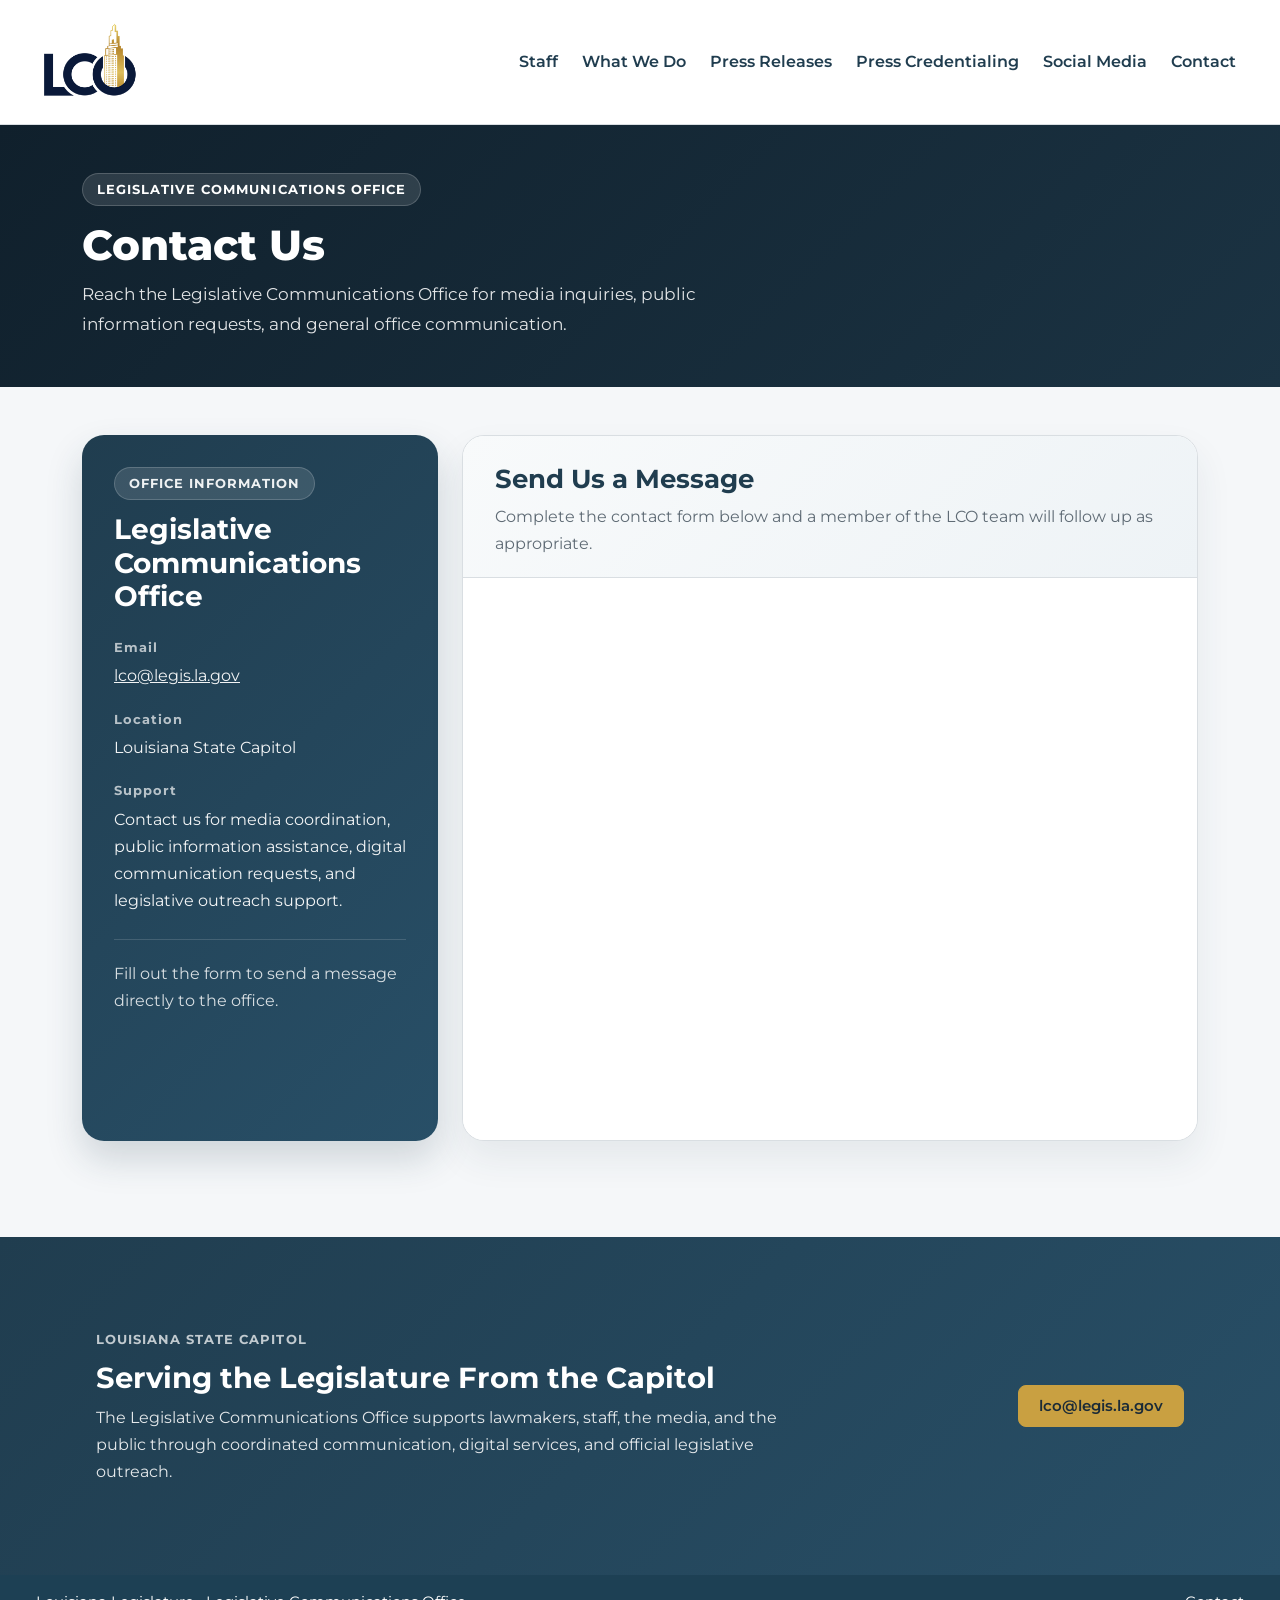
==== commit 4641a274: "Update LCO contact actions" ====
--- a/contact.html
+++ b/contact.html
@@ -76,8 +76,8 @@
             <h2 class="contact-info-card__title">Legislative Communications Office</h2>
 
             <div class="contact-info-card__item">
-              <span class="contact-info-card__label">Phone</span>
-              <a href="tel:2253429737" class="contact-info-card__link">(225) 342-9737</a>
+              <span class="contact-info-card__label">Email</span>
+              <a href="mailto:lco@legis.la.gov" class="contact-info-card__link">lco@legis.la.gov</a>
             </div>
 
             <div class="contact-info-card__item">
@@ -238,7 +238,9 @@
           </div>
 
           <div class="col-lg-4 text-lg-end">
-            <a href="tel:2253429737" class="btn btn-legis-primary">(225) 342-9737</a>
+            <div class="d-flex flex-column align-items-start align-items-lg-end gap-2">
+              <a href="mailto:lco@legis.la.gov" class="btn btn-legis-primary">lco@legis.la.gov</a>
+            </div>
           </div>
         </div>
         </div>
--- a/css/lco.css
+++ b/css/lco.css
@@ -45,6 +45,8 @@
   --legis-white: #ffffff;
   --font-body: 'Montserrat', Arial, Helvetica, sans-serif;
   --font-heading: 'Montserrat', Arial, Helvetica, sans-serif;
+  --bs-body-font-family: var(--font-body);
+  --bs-font-sans-serif: var(--font-body);
   --card-hover-transform: translateY(-4px);
   --card-hover-shadow: 0 14px 30px rgba(21, 34, 45, 0.12);
 }
@@ -59,6 +61,13 @@
   font-family: var(--font-body);
   background: var(--legis-bg);
   color: #24323c;
+}
+
+button,
+input,
+select,
+textarea {
+  font-family: var(--font-body);
 }
 
 a {
@@ -779,7 +788,6 @@
   max-width: 780px;
 }
 
-
 /* =========================================================
    STAFF / TEAM PAGE
 ========================================================= */
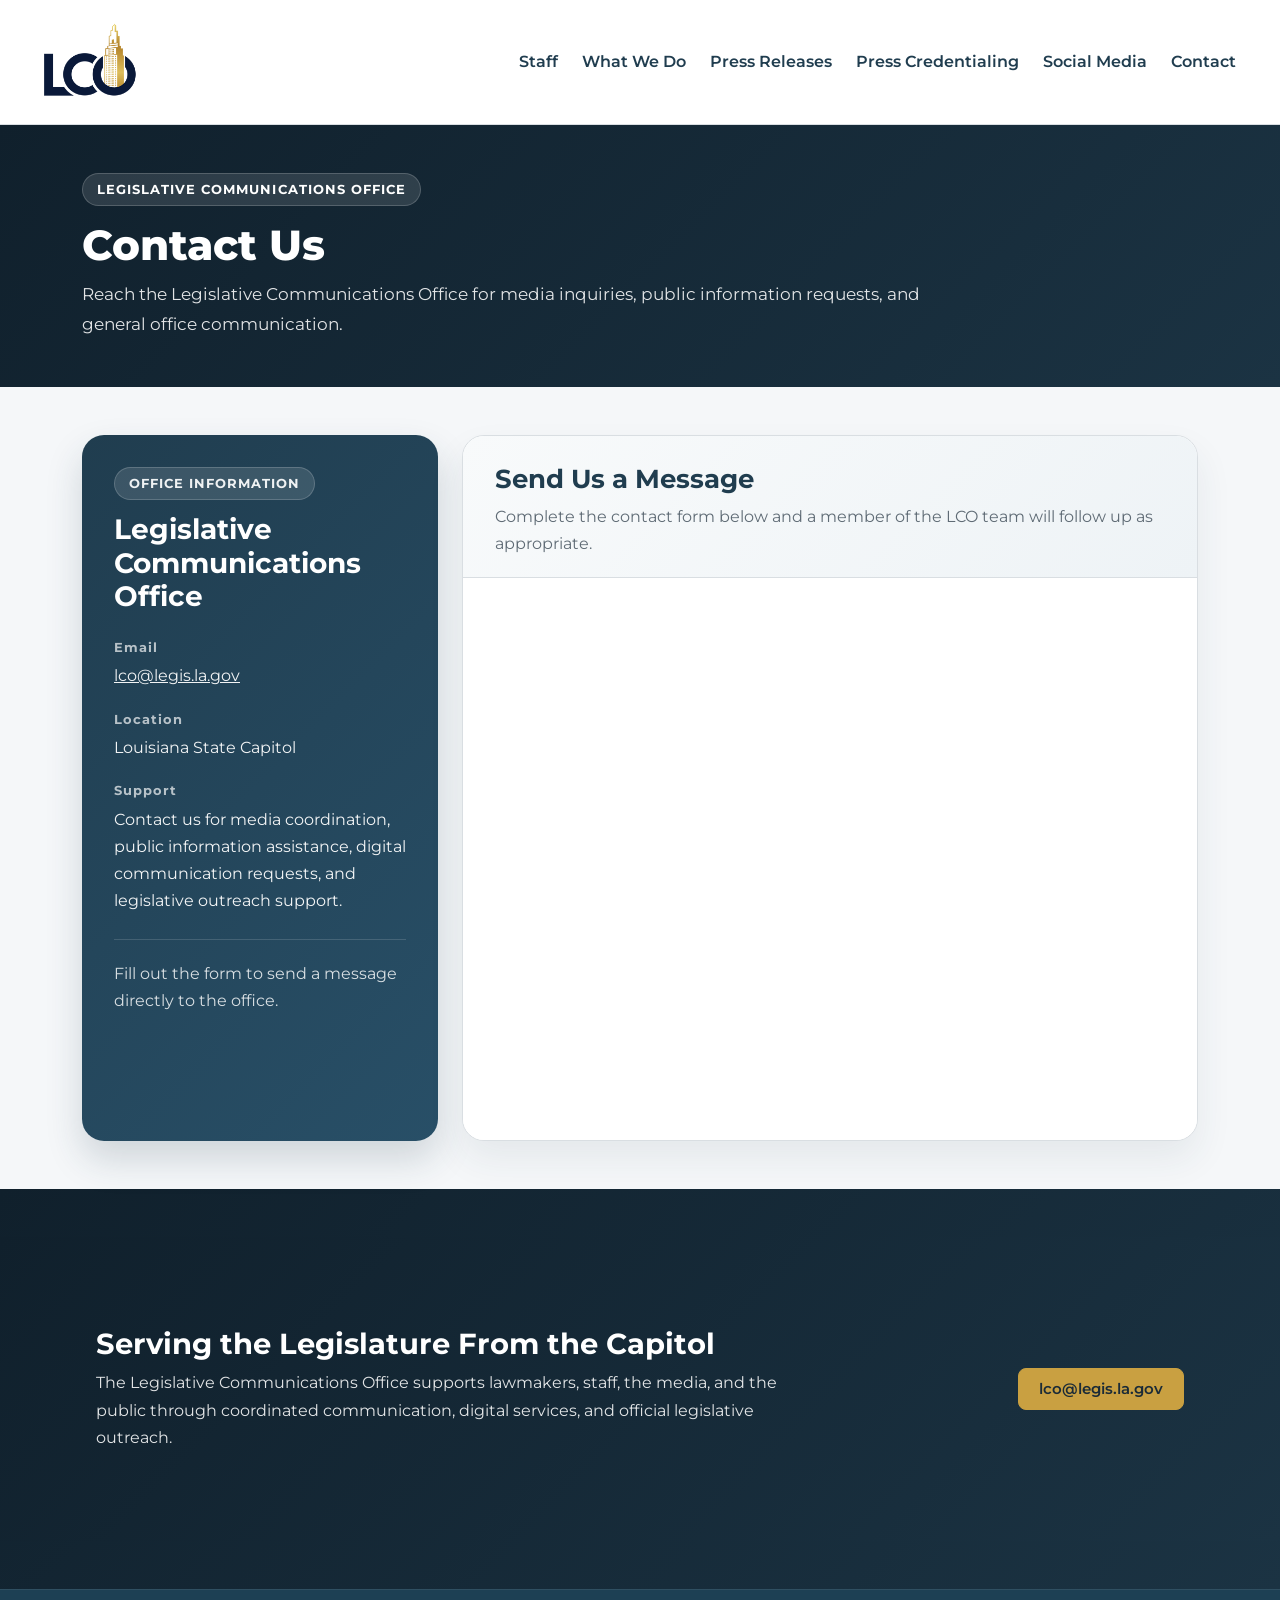
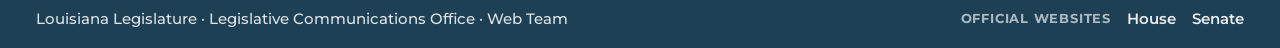
==== commit 44e1f5d3: "Update LCO draft content and responsive layouts" ====
--- a/contact.html
+++ b/contact.html
@@ -11,6 +11,10 @@
 </head>
 
 <body>
+  <a class="visually-hidden-focusable" href="#main-content">
+    Skip to main content
+  </a>
+
   <header class="site-header">
     <div class="container">
       <nav class="navbar navbar-expand-lg px-0 py-3">
@@ -54,6 +58,8 @@
       </nav>
     </div>
   </header>
+
+  <main id="main-content">
 
   <section class="page-hero page-hero--contact py-5">
     <div class="container">
@@ -226,7 +232,6 @@
         <div class="spotlight-card__inner mx-auto px-4 px-lg-5">
         <div class="row align-items-center justify-content-between g-4">
           <div class="col-lg-8">
-            <span class="spotlight-card__eyebrow d-inline-block rounded-pill fw-bold text-uppercase">Louisiana State Capitol</span>
 
             <h2 class="spotlight-card__title">
               Serving the Legislature From the Capitol
@@ -248,10 +253,16 @@
     </div>
   </section>
 
+  </main>
+
   <footer class="footer-strip py-3">
-    <div class="container d-md-flex justify-content-between align-items-center gap-2">
-      <div>Louisiana Legislature · Legislative Communications Office</div>
-      <div>Contact</div>
+    <div class="container d-md-flex justify-content-between align-items-center gap-3">
+      <div>Louisiana Legislature · Legislative Communications Office · Web Team</div>
+      <div class="footer-strip__links d-flex flex-wrap align-items-center gap-2 gap-md-3">
+        <span class="footer-strip__link-label">Official websites</span>
+        <a href="https://house.louisiana.gov/" target="_blank" rel="noopener noreferrer">House</a>
+        <a href="https://senate.la.gov/" target="_blank" rel="noopener noreferrer">Senate</a>
+      </div>
     </div>
   </footer>
 
--- a/css/lco.css
+++ b/css/lco.css
@@ -43,6 +43,7 @@
   --legis-border: #d9dee2;
   --legis-bg: #f5f7f9;
   --legis-white: #ffffff;
+  --surface-dark-gradient: linear-gradient(135deg, #10202c, #1b3343);
   --font-body: 'Montserrat', Arial, Helvetica, sans-serif;
   --font-heading: 'Montserrat', Arial, Helvetica, sans-serif;
   --bs-body-font-family: var(--font-body);
@@ -309,7 +310,7 @@
 }
 
 .page-hero__content {
-  max-width: 760px;
+  max-width: 960px;
 }
 
 .page-hero__eyebrow {
@@ -334,7 +335,7 @@
   font-size: 1.05rem;
   line-height: 1.75;
   margin-bottom: 0;
-  max-width: 640px;
+  max-width: 900px;
 }
 
 .page-hero--credentialing {
@@ -679,7 +680,7 @@
 ========================================================= */
 
 .office-showcase {
-  background: linear-gradient(135deg, #10202c, #1b3343);
+  background: var(--surface-dark-gradient);
   padding: 5rem 0;
 }
 
@@ -751,11 +752,13 @@
 }
 
 .spotlight-section {
+  background: var(--surface-dark-gradient);
+  margin: 0;
   padding: 6.5rem 0 0;
 }
 
 .spotlight-card {
-  background: linear-gradient(135deg, var(--legis-navy), #284f67);
+  background: var(--surface-dark-gradient);
   color: #fff;
   border-radius: 0 !important;
   padding: 3rem clamp(1.5rem, 4vw, 4rem);
@@ -770,12 +773,6 @@
   max-width: 1200px;
 }
 
-.spotlight-card__eyebrow {
-  margin-bottom: 0.75rem;
-  font-size: 0.8rem;
-  letter-spacing: 0.08em;
-  color: rgba(255, 255, 255, 0.72);
-}
 
 .spotlight-card__title {
   font-size: 1.8rem;
@@ -882,8 +879,7 @@
 
 .team-section,
 .lco-team-section {
-  background: url('../images/CapitolFACIA2.png') center top/cover no-repeat,
-    linear-gradient(#f8fafb, #eef3f6);
+  background: var(--legis-bg);
 }
 
 .lco-team-section {
@@ -1008,7 +1004,8 @@
   color: #fff;
   border-radius: 18px;
   padding: 2rem;
-  box-shadow: 0 18px 36px rgba(32, 61, 79, 0.18);
+  box-shadow: 0 22px 44px rgba(32, 61, 79, 0.42),
+    0 5px 12px rgba(32, 61, 79, 0.24);
 }
 
 .team-feature-card__title {
@@ -1370,11 +1367,8 @@
 }
 
 .credentialing-alert-card {
-  margin-top: 1.5rem;
-  background: linear-gradient(135deg, rgba(201, 160, 65, 0.12), rgba(201, 160, 65, 0.06));
-  border: 1px solid rgba(201, 160, 65, 0.3);
-  border-radius: 18px;
-  padding: 1.5rem;
+  background: rgba(201, 160, 65, 0.32);
+  border-block: 1px solid var(--legis-gold);
 }
 
 .credentialing-alert-card__title {
@@ -1581,13 +1575,15 @@
 .social-feed-card__body--center {
   display: flex;
   justify-content: center;
-  min-height: 760px;
-  overflow-x: auto;
-}
-
-.social-feed-card__body--center .fb-page {
-  width: 600px;
-  max-width: 100%;
+}
+
+.social-feed-embed {
+  display: block;
+  width: 100%;
+  max-width: 500px;
+  min-width: 0;
+  height: 700px;
+  border: 0;
 }
 
 /* =========================================================
@@ -1635,11 +1631,43 @@
 
 .footer-strip {
   background: #1d4054;
+  color: rgba(255, 255, 255, 0.86);
+  font-size: 0.95rem;
+  font-weight: 500;
+  margin: 0;
+  padding-block: 1.125rem !important;
+  border-top: 1px solid rgba(255, 255, 255, 0.08);
+  border-radius: 0;
+}
+
+.footer-strip a {
+  color: rgba(255, 255, 255, 0.9);
+  font-weight: 600;
+  text-decoration: none;
+}
+
+.footer-strip a:hover,
+.footer-strip a:focus-visible {
   color: #ffffff;
-  font-size: 0.95rem;
-  margin: 0;
-  border-top: 0;
-  border-radius: 0;
+  text-decoration: underline;
+}
+
+.footer-strip__links {
+  justify-content: flex-start;
+}
+
+.footer-strip__link-label {
+  color: rgba(255, 255, 255, 0.64);
+  font-size: 0.82rem;
+  font-weight: 700;
+  letter-spacing: 0.06em;
+  text-transform: uppercase;
+}
+
+@media (min-width: 768px) {
+  .footer-strip__links {
+    justify-content: flex-end;
+  }
 }
 
 
@@ -1872,8 +1900,7 @@
 
 @media (max-width: 767.98px) {
   .credentialing-overview-card,
-  .credentialing-rules-card,
-  .credentialing-alert-card {
+  .credentialing-rules-card {
     padding: 1.25rem;
   }
 
